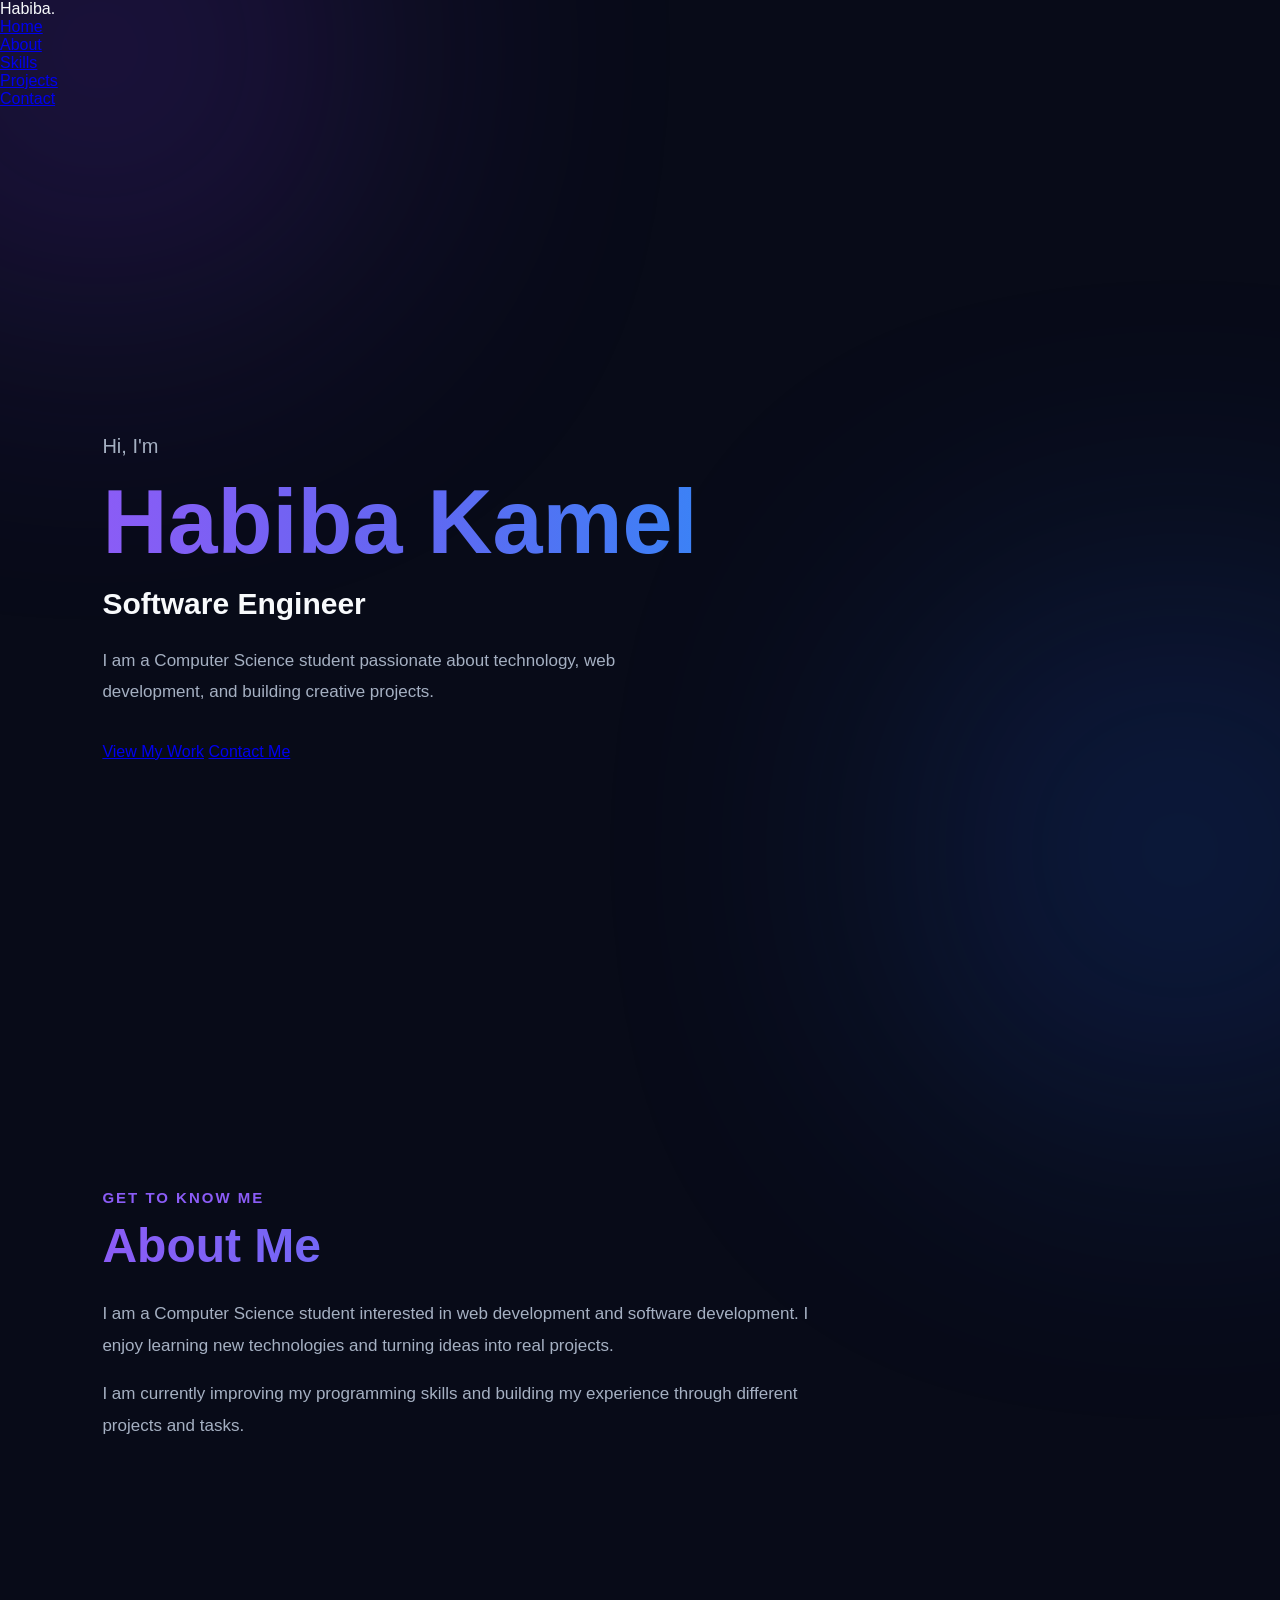
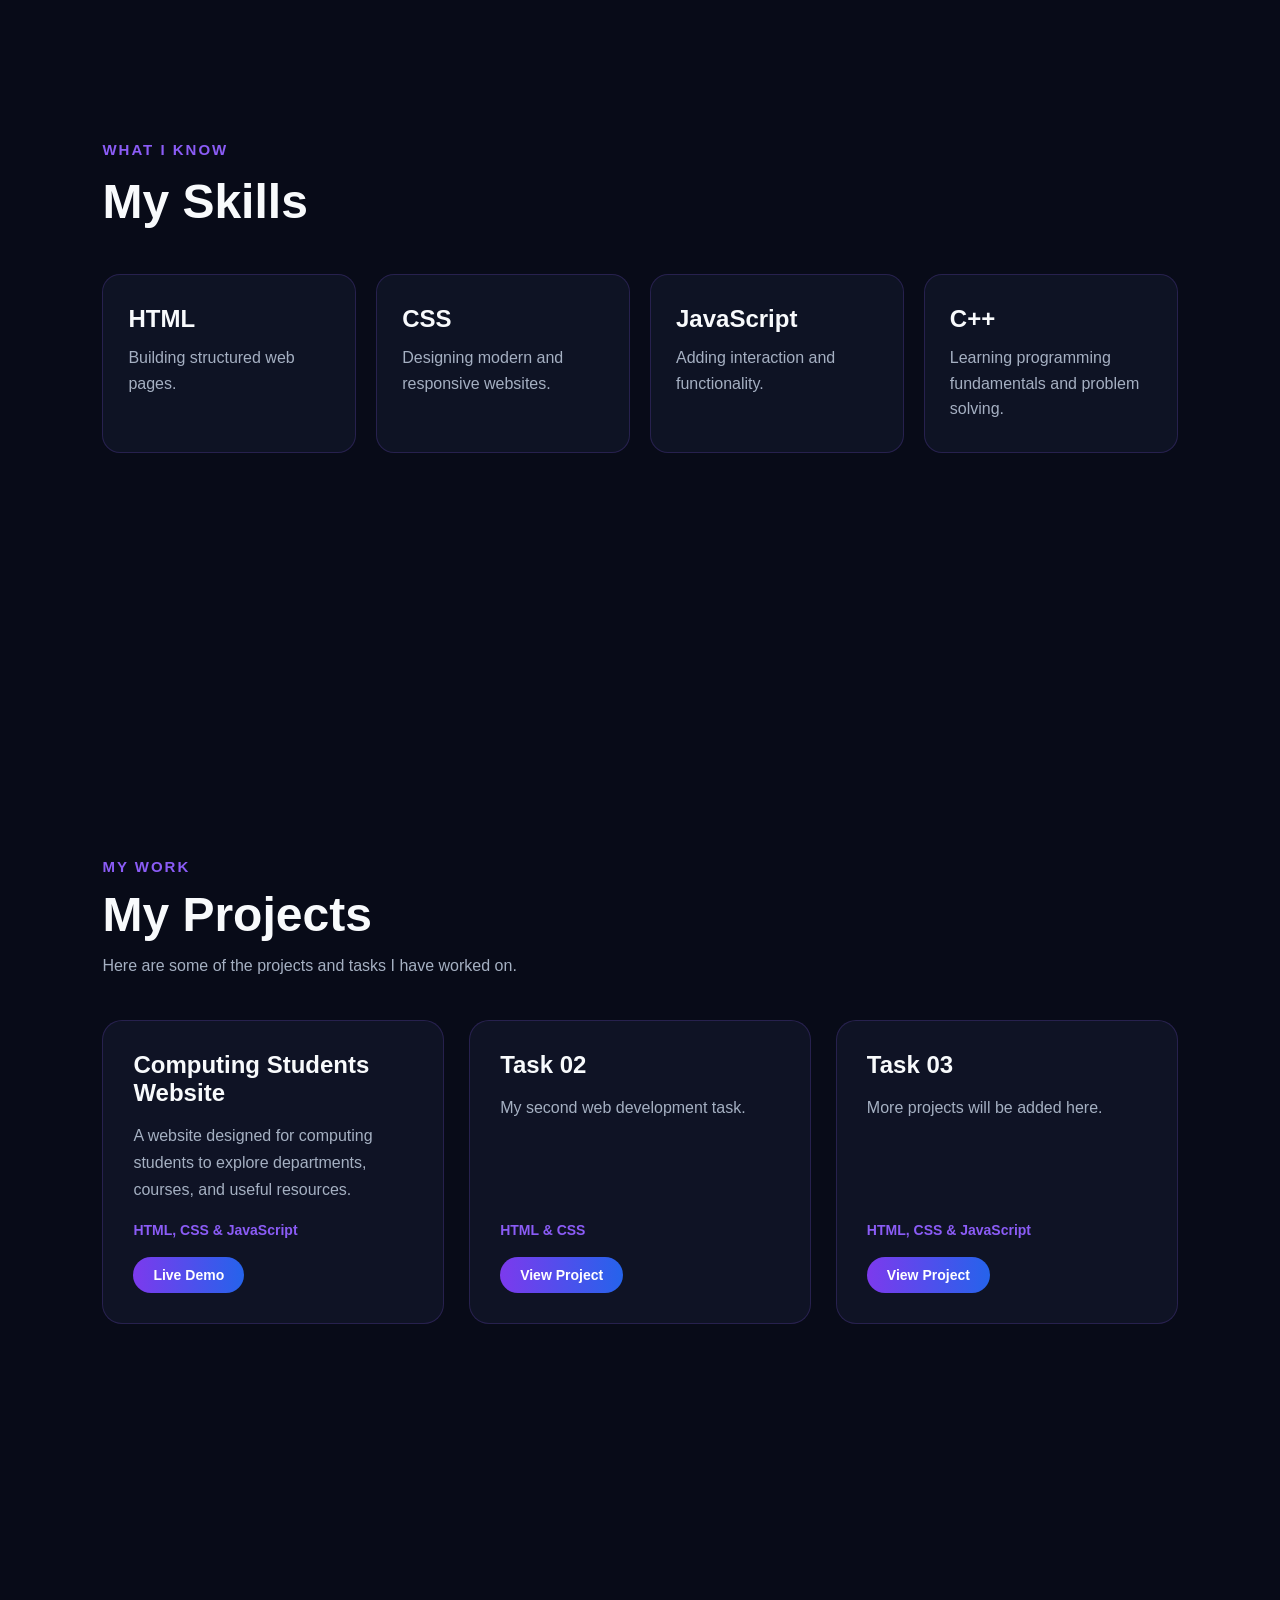
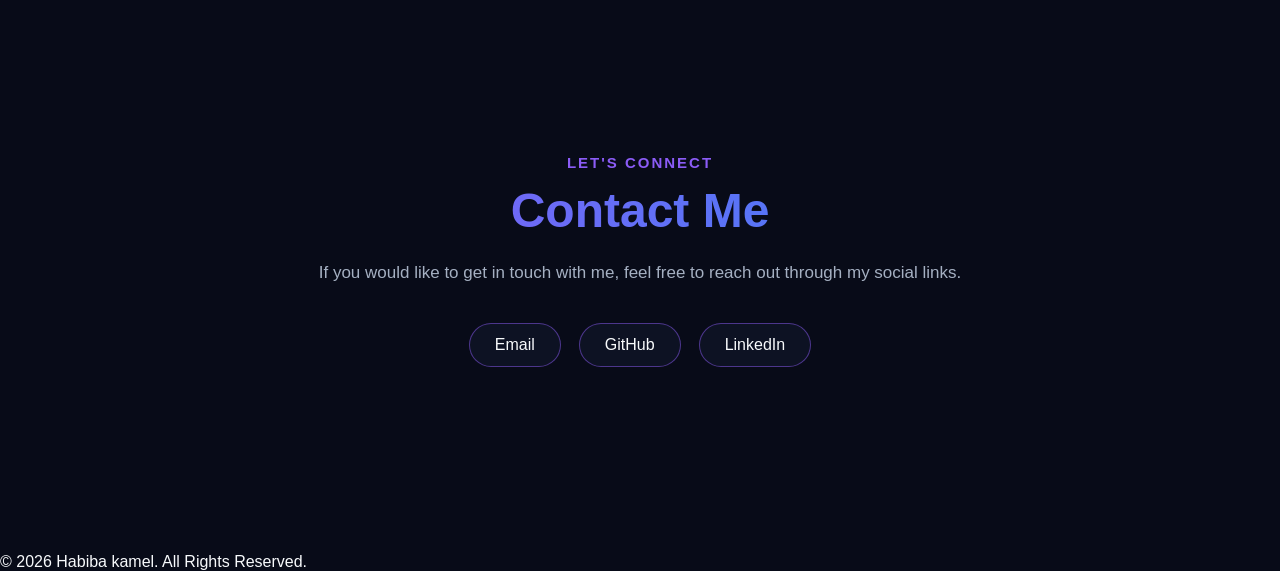
==== index.html @ b24ea963 "Add files via upload" ====
<!DOCTYPE html>
<html lang="en">
    <head>
        <link rel="stylesheet" href="style.css">
        <meta charset="UTF-8">
        <meta name="viewport" content="width=device-width, initial-scale=1.0">
<title>Habiba | Portfolio</title>
    </head>
<body>

    <!-- Navigation Bar -->
    <nav>
        <div class="logo">
            Habiba.
        </div>

        <ul>
            <li><a href="#home">Home</a></li>
            <li><a href="#about">About</a></li>
            <li><a href="#skills">Skills</a></li>
            <li><a href="#projects">Projects</a></li>
            <li><a href="#contact">Contact</a></li>
        </ul>
    </nav>


    <!-- Hero Section -->
    <section id="home">

        <div>
            <p>Hi, I'm</p>

            <h1>Habiba Kamel</h1>

            <h2>Software Engineer</h2>

            <p>
                I am a Computer Science student passionate about
                technology, web development, and building creative projects.
            </p>

            <a href="#projects">View My Work</a>

            <a href="#contact">Contact Me</a>
        </div>

    </section>
    <!-- About Section -->
<section id="about">

    <div>
        <p>Get To Know Me</p>

        <h2>About Me</h2>

        <p>
            I am a Computer Science student interested in web development
            and software development. I enjoy learning new technologies
            and turning ideas into real projects.
        </p>

        <p>
            I am currently improving my programming skills and building
            my experience through different projects and tasks.
        </p>
    </div>

</section>


<!-- Skills Section -->
<section id="skills">

    <div>
        <p>What I Know</p>

        <h2>My Skills</h2>

        <div>
            <div>
                <h3>HTML</h3>
                <p>Building structured web pages.</p>
            </div>

            <div>
                <h3>CSS</h3>
                <p>Designing modern and responsive websites.</p>
            </div>

            <div>
                <h3>JavaScript</h3>
                <p>Adding interaction and functionality.</p>
            </div>

            <div>
                <h3>C++</h3>
                <p>Learning programming fundamentals and problem solving.</p>
            </div>
        </div>

    </div>

</section>


<!-- Projects Section -->
<section id="projects">

    <div>
        <p>My Work</p>

        <h2>My Projects</h2>

        <p>
            Here are some of the projects and tasks I have worked on.
        </p>

        <div>

            <article>
    <h3>Computing Students Website</h3>

    <p>
        A website designed for computing students to explore
        departments, courses, and useful resources.
    </p>

    <p>HTML, CSS & JavaScript</p>

    <a href="https://habibaakamelll1212-commits.github.io/computer-students-website/" target="_blank">
        Live Demo
    </a>
</article>


            <article>
                <h3>Task 02</h3>

                <p>
                    My second web development task.
                </p>

                <p>HTML & CSS</p>

                <a href="#">View Project</a>
            </article>


            <article>
                <h3>Task 03</h3>

                <p>
                    More projects will be added here.
                </p>

                <p>HTML, CSS & JavaScript</p>

                <a href="#">View Project</a>
            </article>

        </div>

    </div>

</section>
<!-- Contact Section -->
<section id="contact">

    <div>
        <p>Let's Connect</p>

        <h2>Contact Me</h2>

        <p>
            If you would like to get in touch with me,
            feel free to reach out through my social links.
        </p>

        <div>
            <a href="mailto:your-email@example.com">Email</a>

            <a href="https://github.com/" target="_blank">GitHub</a>

            <a href="https://www.linkedin.com/" target="_blank">LinkedIn</a>
        </div>

    </div>

</section>

<footer>

    <p>
        © 2026 Habiba kamel. All Rights Reserved.
    </p>

</footer>

</body>
</html>
---- style.css ----
* {
    margin: 0;
    padding: 0;
    box-sizing: border-box;
}

html {
    scroll-behavior: smooth;
}

body {
    font-family: Arial, sans-serif;
    background: #080b18;
    color: #f8fafc;
    overflow-x: hidden;
}
body::before {
    content: "";
    position: fixed;
    width: 500px;
    height: 500px;
    background: #7c3aed;
    border-radius: 50%;
    filter: blur(150px);
    opacity: 0.25;
    top: -200px;
    left: -150px;
    animation: purpleGlow 8s ease-in-out infinite alternate;
    z-index: -1;
}

body::after {
    content: "";
    position: fixed;
    width: 500px;
    height: 500px;
    background: #2563eb;
    border-radius: 50%;
    filter: blur(150px);
    opacity: 0.25;
    bottom: -200px;
    right: -150px;
    animation: blueGlow 8s ease-in-out infinite alternate;
    z-index: -1;
}

@keyframes purpleGlow {
    from {
        transform: translate(0, 0);
    }

    to {
        transform: translate(250px, 180px);
    }
}

@keyframes blueGlow {
    from {
        transform: translate(0, 0);
    }

    to {
        transform: translate(-250px, -180px);
    }
}
/* Hero Section */

#home {
    min-height: 100vh;
    padding: 160px 8% 80px;
    display: flex;
    align-items: center;
    position: relative;
}

#home > div {
    max-width: 750px;
}

#home p:first-child {
    font-size: 20px;
    color: #a5b0c2;
    margin-bottom: 15px;
    animation: fadeUp 1s ease forwards;
}

#home h1 {
    font-size: clamp(50px, 8vw, 90px);
    line-height: 1.1;
    margin-bottom: 15px;

    background: linear-gradient(
        90deg,
        #8b5cf6,
        #6366f1,
        #3b82f6
    );

    -webkit-background-clip: text;
    -webkit-text-fill-color: transparent;

    animation: fadeUp 1s ease 0.2s forwards;
}

#home h2 {
    font-size: 30px;
    color: #f8fafc;
    margin-bottom: 25px;
    animation: fadeUp 1s ease 0.4s forwards;
}

#home p:nth-of-type(2) {
    max-width: 600px;
    color: #a5b0c2;
    font-size: 17px;
    line-height: 1.8;
    margin-bottom: 35px;
    animation: fadeUp 1s ease 0.6s forwards;
}
#about {
    min-height: 70vh;
    padding: 100px 8%;
    display: flex;
    align-items: center;
}

#about > div {
    max-width: 850px;
}

#about > div > p:first-child {
    color: #8b5cf6;
    font-size: 15px;
    font-weight: bold;
    margin-bottom: 12px;
    text-transform: uppercase;
    letter-spacing: 2px;
}

#about h2 {
    font-size: 48px;
    margin-bottom: 25px;
    background: linear-gradient(
        90deg,
        #8b5cf6,
        #3b82f6
    );
    -webkit-background-clip: text;
    -webkit-text-fill-color: transparent;
}

#about p:not(:first-child) {
    color: #a5b0c2;
    font-size: 17px;
    line-height: 1.9;
    margin-bottom: 15px;
    max-width: 750px;
}


#skills {
    min-height: 80vh;
    padding: 100px 8%;
}

#skills > div {
    max-width: 1200px;
    margin: auto;
}

#skills > div > p:first-child {
    color: #8b5cf6;
    font-size: 15px;
    font-weight: bold;
    text-transform: uppercase;
    letter-spacing: 2px;
    margin-bottom: 12px;
}

#skills h2 {
    font-size: 48px;
    margin-bottom: 45px;
}

#skills > div > div {
    display: grid;
    grid-template-columns: repeat(4, 1fr);
    gap: 20px;
}

#skills > div > div > div {
    background: rgba(17, 22, 41, 0.8);
    border: 1px solid rgba(139, 92, 246, 0.2);
    padding: 30px 25px;
    border-radius: 18px;
    transition: 0.3s;
}

#skills > div > div > div:hover {
    transform: translateY(-8px);
    border-color: #8b5cf6;
    box-shadow: 0 10px 35px rgba(99, 102, 241, 0.2);
}

#skills h3 {
    font-size: 24px;
    margin-bottom: 12px;
}

#skills p {
    color: #a5b0c2;
    line-height: 1.6;
}


#projects {
    min-height: 90vh;
    padding: 100px 8%;
}

#projects > div {
    max-width: 1200px;
    margin: auto;
}

#projects > div > p:first-child {
    color: #8b5cf6;
    font-size: 15px;
    font-weight: bold;
    text-transform: uppercase;
    letter-spacing: 2px;
    margin-bottom: 12px;
}

#projects h2 {
    font-size: 48px;
    margin-bottom: 15px;
}

#projects > div > p:nth-of-type(2) {
    color: #a5b0c2;
    margin-bottom: 45px;
}

#projects > div > div {
    display: grid;
    grid-template-columns: repeat(3, 1fr);
    gap: 25px;
}

#projects article {
    background: rgba(17, 22, 41, 0.85);
    border: 1px solid rgba(139, 92, 246, 0.2);
    padding: 30px;
    border-radius: 20px;
    min-height: 280px;
    display: flex;
    flex-direction: column;
    transition: 0.3s;
}

#projects article:hover {
    transform: translateY(-10px);
    border-color: #6366f1;
    box-shadow: 0 15px 40px rgba(99, 102, 241, 0.2);
}

#projects article h3 {
    font-size: 24px;
    margin-bottom: 15px;
}

#projects article p {
    color: #a5b0c2;
    line-height: 1.7;
    margin-bottom: 15px;
}

#projects article p:last-of-type {
    color: #8b5cf6;
    font-size: 14px;
    font-weight: bold;
    margin-top: auto;
}

#projects article a {
    display: inline-block;
    width: fit-content;
    padding: 10px 20px;
    background: linear-gradient(
        90deg,
        #7c3aed,
        #2563eb
    );
    color: white;
    text-decoration: none;
    border-radius: 25px;
    font-size: 14px;
    font-weight: bold;
    transition: 0.3s;
}

#projects article a:hover {
    transform: translateY(-3px);
    box-shadow: 0 0 20px rgba(99, 102, 241, 0.5);
}
#contact {
    min-height: 65vh;
    padding: 100px 8%;
    display: flex;
    align-items: center;
}

#contact > div {
    width: 100%;
    max-width: 900px;
    margin: auto;
    text-align: center;
}

#contact > div > p:first-child {
    color: #8b5cf6;
    font-size: 15px;
    font-weight: bold;
    text-transform: uppercase;
    letter-spacing: 2px;
    margin-bottom: 12px;
}

#contact h2 {
    font-size: 48px;
    margin-bottom: 20px;
    background: linear-gradient(
        90deg,
        #8b5cf6,
        #3b82f6
    );
    -webkit-background-clip: text;
    -webkit-text-fill-color: transparent;
}

#contact > div > p:nth-of-type(2) {
    color: #a5b0c2;
    font-size: 17px;
    line-height: 1.8;
    max-width: 650px;
    margin: 0 auto 35px;
}

#contact > div > div {
    display: flex;
    justify-content: center;
    gap: 18px;
    flex-wrap: wrap;
}

#contact a {
    display: inline-block;
    padding: 12px 25px;
    border: 1px solid rgba(139, 92, 246, 0.5);
    border-radius: 30px;
    color: #f8fafc;
    text-decoration: none;
    background: rgba(17, 22, 41, 0.7);
    transition: 0.3s;
}

#contact a:hover {
    transform: translateY(-5px);
    border-color: #8b5cf6;
    background: linear-gradient(
        90deg,
        #7c3aed,
        #2563eb
    );
    box-shadow: 0 0 25px rgba(99, 102, 241, 0.4);
}
@media (max-width: 900px) {

    nav {
        padding: 20px 5%;
    }

    nav ul {
        gap: 20px;
    }

    #home,
    #about,
    #skills,
    #projects,
    #contact {
        padding-left: 5%;
        padding-right: 5%;
    }

    #skills > div > div {
        grid-template-columns: repeat(2, 1fr);
    }

    #projects > div > div {
        grid-template-columns: repeat(2, 1fr);
    }

}@media (max-width: 600px) {

    nav {
        padding: 18px 5%;
    }

    .logo {
        font-size: 24px;
    }

    nav ul {
        gap: 12px;
    }

    nav ul li a {
        font-size: 13px;
    }

    #home {
        padding-top: 140px;
        min-height: 100vh;
    }

    #home h1 {
        font-size: 52px;
    }

    #home h2 {
        font-size: 23px;
    }

    #home p:nth-of-type(2) {
        font-size: 15px;
    }

    #home a {
        padding: 12px 20px;
        margin-bottom: 10px;
    }

    #about,
    #skills,
    #projects,
    #contact {
        padding-top: 80px;
        padding-bottom: 80px;
    }

    #about h2,
    #skills h2,
    #projects h2,
    #contact h2 {
        font-size: 38px;
    }

    #skills > div > div {
        grid-template-columns: 1fr;
    }

    #projects > div > div {
        grid-template-columns: 1fr;
    }

    #projects article {
        min-height: 250px;
    }

    #contact > div > p:nth-of-type(2) {
        font-size: 15px;
    }

}
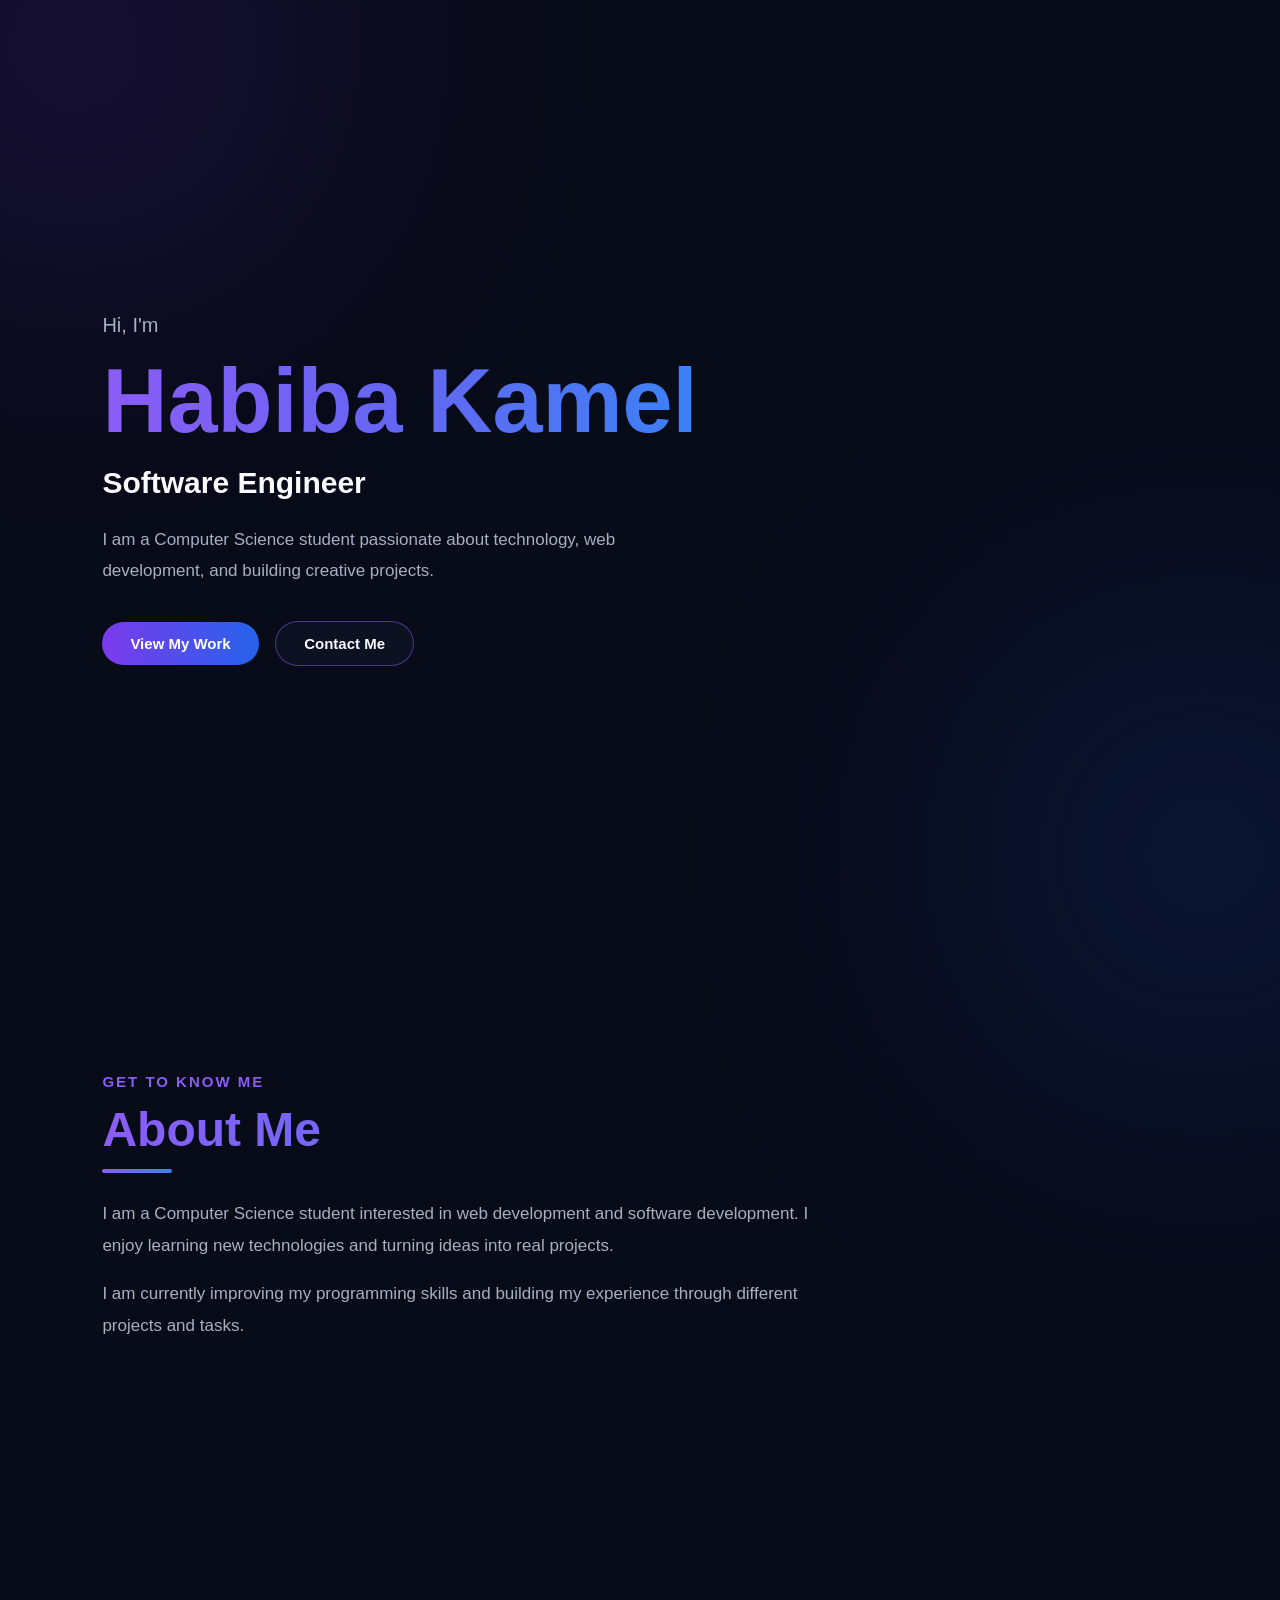
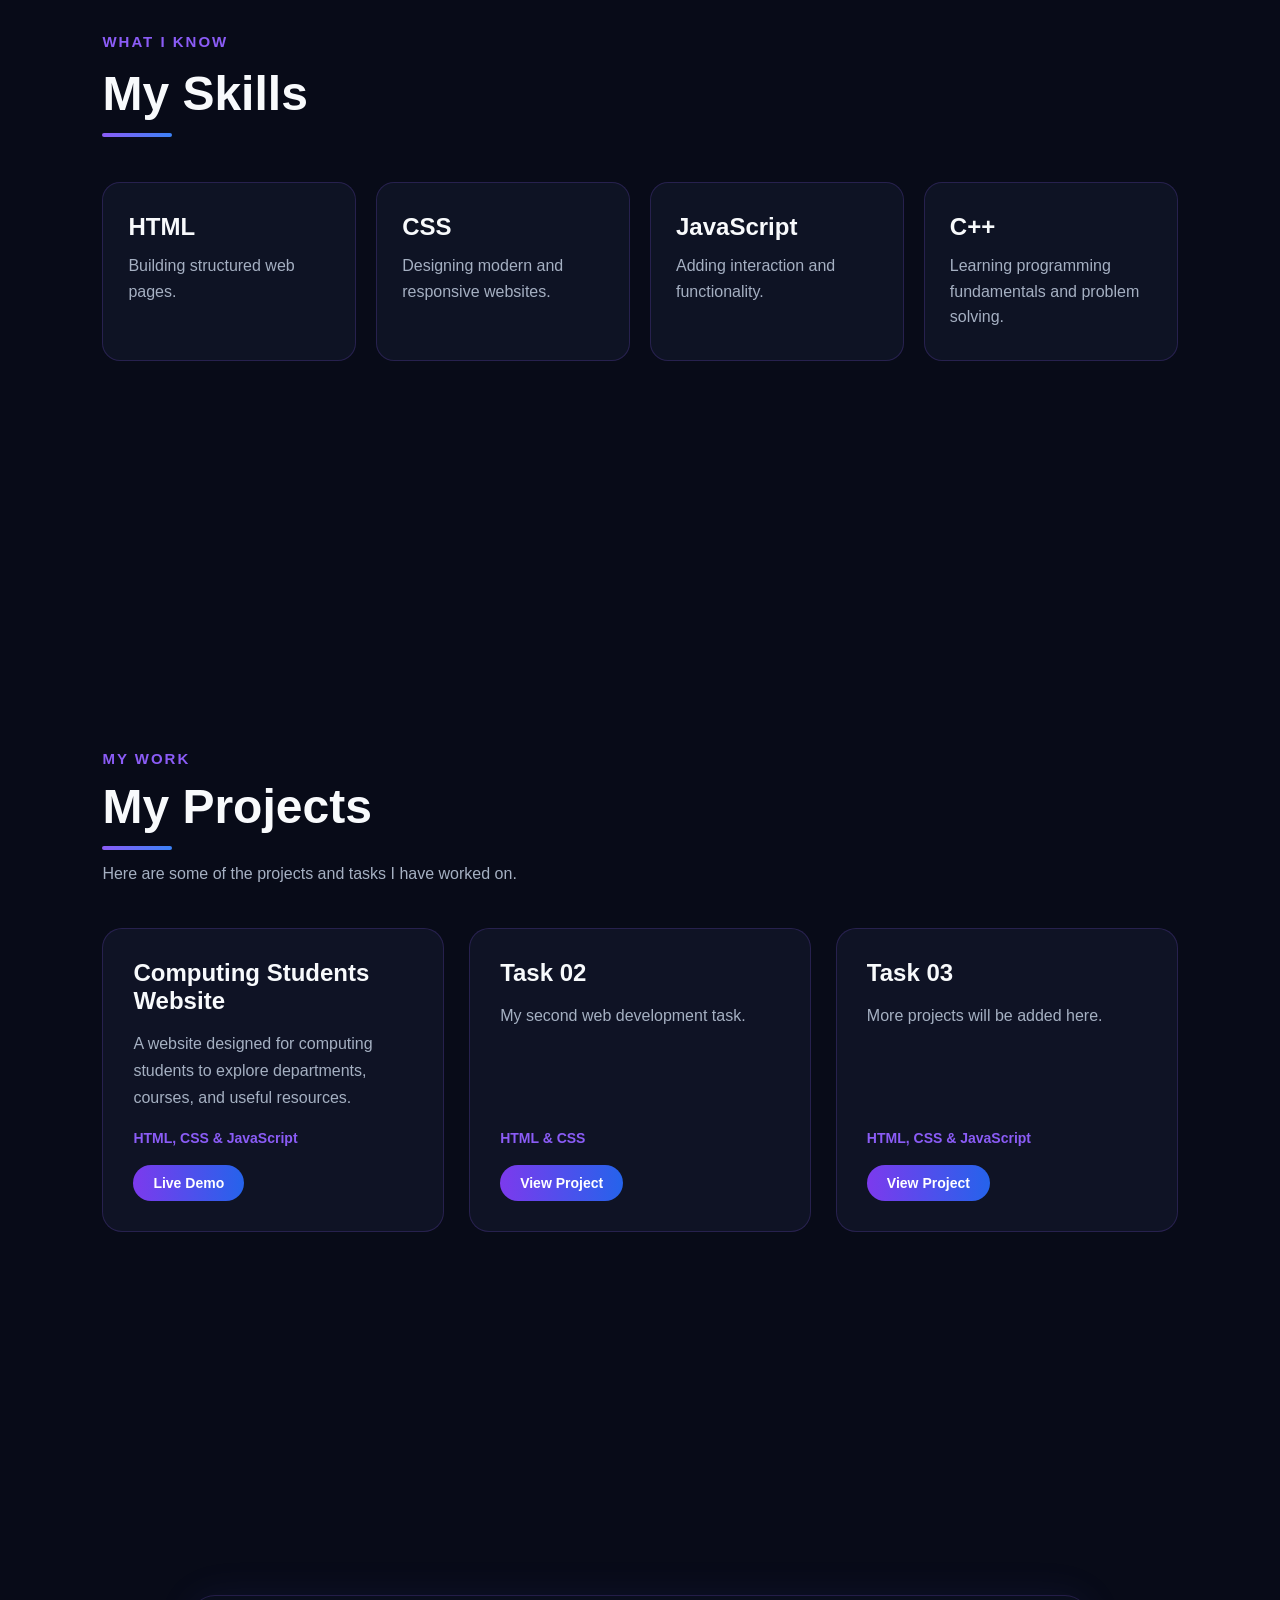
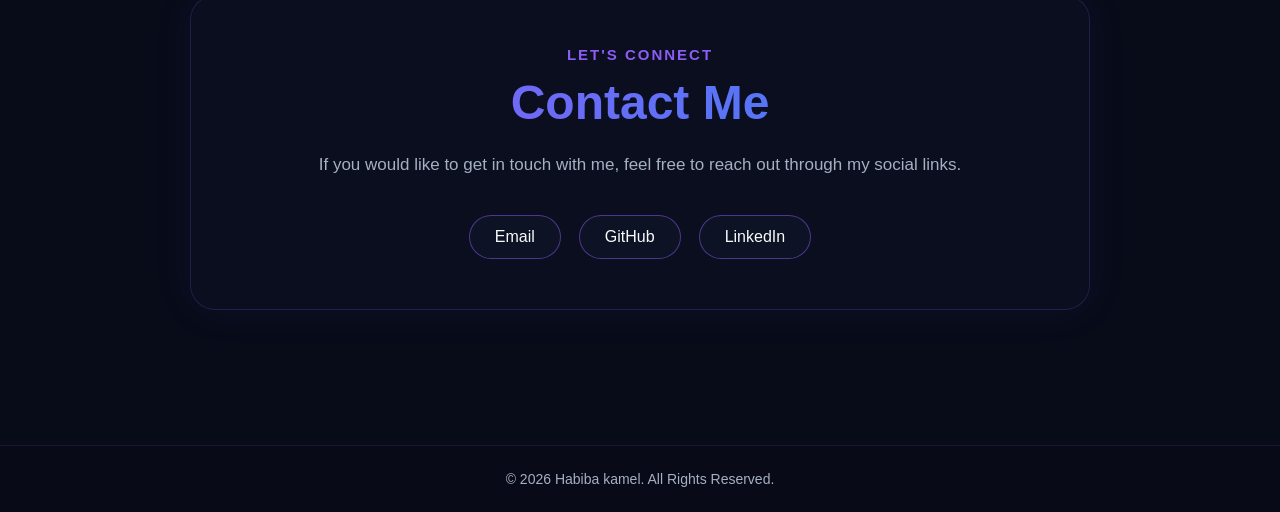
==== commit f3fa9167: "first version" ====
--- a/index.html
+++ b/index.html
@@ -1,200 +1,189 @@
-<!DOCTYPE html>
-<html lang="en">
-    <head>
-        <link rel="stylesheet" href="style.css">
-        <meta charset="UTF-8">
-        <meta name="viewport" content="width=device-width, initial-scale=1.0">
-<title>Habiba | Portfolio</title>
-    </head>
-<body>
-
-    <!-- Navigation Bar -->
-    <nav>
-        <div class="logo">
-            Habiba.
-        </div>
-
-        <ul>
-            <li><a href="#home">Home</a></li>
-            <li><a href="#about">About</a></li>
-            <li><a href="#skills">Skills</a></li>
-            <li><a href="#projects">Projects</a></li>
-            <li><a href="#contact">Contact</a></li>
-        </ul>
-    </nav>
-
-
-    <!-- Hero Section -->
-    <section id="home">
-
-        <div>
-            <p>Hi, I'm</p>
-
-            <h1>Habiba Kamel</h1>
-
-            <h2>Software Engineer</h2>
-
-            <p>
-                I am a Computer Science student passionate about
-                technology, web development, and building creative projects.
-            </p>
-
-            <a href="#projects">View My Work</a>
-
-            <a href="#contact">Contact Me</a>
-        </div>
-
-    </section>
-    <!-- About Section -->
-<section id="about">
-
-    <div>
-        <p>Get To Know Me</p>
-
-        <h2>About Me</h2>
-
-        <p>
-            I am a Computer Science student interested in web development
-            and software development. I enjoy learning new technologies
-            and turning ideas into real projects.
-        </p>
-
-        <p>
-            I am currently improving my programming skills and building
-            my experience through different projects and tasks.
-        </p>
-    </div>
-
-</section>
-
-
-<!-- Skills Section -->
-<section id="skills">
-
-    <div>
-        <p>What I Know</p>
-
-        <h2>My Skills</h2>
-
-        <div>
-            <div>
-                <h3>HTML</h3>
-                <p>Building structured web pages.</p>
-            </div>
-
-            <div>
-                <h3>CSS</h3>
-                <p>Designing modern and responsive websites.</p>
-            </div>
-
-            <div>
-                <h3>JavaScript</h3>
-                <p>Adding interaction and functionality.</p>
-            </div>
-
-            <div>
-                <h3>C++</h3>
-                <p>Learning programming fundamentals and problem solving.</p>
-            </div>
-        </div>
-
-    </div>
-
-</section>
-
-
-<!-- Projects Section -->
-<section id="projects">
-
-    <div>
-        <p>My Work</p>
-
-        <h2>My Projects</h2>
-
-        <p>
-            Here are some of the projects and tasks I have worked on.
-        </p>
-
-        <div>
-
-            <article>
-    <h3>Computing Students Website</h3>
-
-    <p>
-        A website designed for computing students to explore
-        departments, courses, and useful resources.
-    </p>
-
-    <p>HTML, CSS & JavaScript</p>
-
-    <a href="https://habibaakamelll1212-commits.github.io/computer-students-website/" target="_blank">
-        Live Demo
-    </a>
-</article>
-
-
-            <article>
-                <h3>Task 02</h3>
-
-                <p>
-                    My second web development task.
-                </p>
-
-                <p>HTML & CSS</p>
-
-                <a href="#">View Project</a>
-            </article>
-
-
-            <article>
-                <h3>Task 03</h3>
-
-                <p>
-                    More projects will be added here.
-                </p>
-
-                <p>HTML, CSS & JavaScript</p>
-
-                <a href="#">View Project</a>
-            </article>
-
-        </div>
-
-    </div>
-
-</section>
-<!-- Contact Section -->
-<section id="contact">
-
-    <div>
-        <p>Let's Connect</p>
-
-        <h2>Contact Me</h2>
-
-        <p>
-            If you would like to get in touch with me,
-            feel free to reach out through my social links.
-        </p>
-
-        <div>
-            <a href="mailto:your-email@example.com">Email</a>
-
-            <a href="https://github.com/" target="_blank">GitHub</a>
-
-            <a href="https://www.linkedin.com/" target="_blank">LinkedIn</a>
-        </div>
-
-    </div>
-
-</section>
-
-<footer>
-
-    <p>
-        © 2026 Habiba kamel. All Rights Reserved.
-    </p>
-
-</footer>
-
-</body>
+<!DOCTYPE html>
+<html lang="en">
+    <head>
+        <link rel="stylesheet" href="style.css">
+        <meta charset="UTF-8">
+        <meta name="viewport" content="width=device-width, initial-scale=1.0">
+<title>Habiba | Portfolio</title>
+    </head>
+<body>
+
+
+
+
+
+
+    <!-- Hero Section -->
+    <section id="home">
+
+        <div>
+            <p>Hi, I'm</p>
+
+            <h1>Habiba Kamel</h1>
+
+            <h2>Software Engineer</h2>
+
+            <p>
+                I am a Computer Science student passionate about
+                technology, web development, and building creative projects.
+            </p>
+
+            <a href="#projects">View My Work</a>
+
+            <a href="#contact">Contact Me</a>
+        </div>
+
+    </section>
+    <!-- About Section -->
+<section id="about">
+
+    <div>
+        <p>Get To Know Me</p>
+
+        <h2>About Me</h2>
+
+        <p>
+            I am a Computer Science student interested in web development
+            and software development. I enjoy learning new technologies
+            and turning ideas into real projects.
+        </p>
+
+        <p>
+            I am currently improving my programming skills and building
+            my experience through different projects and tasks.
+        </p>
+    </div>
+
+</section>
+
+
+<!-- Skills Section -->
+<section id="skills">
+
+    <div>
+        <p>What I Know</p>
+
+        <h2>My Skills</h2>
+
+        <div>
+            <div>
+                <h3>HTML</h3>
+                <p>Building structured web pages.</p>
+            </div>
+
+            <div>
+                <h3>CSS</h3>
+                <p>Designing modern and responsive websites.</p>
+            </div>
+
+            <div>
+                <h3>JavaScript</h3>
+                <p>Adding interaction and functionality.</p>
+            </div>
+
+            <div>
+                <h3>C++</h3>
+                <p>Learning programming fundamentals and problem solving.</p>
+            </div>
+        </div>
+
+    </div>
+
+</section>
+
+
+<!-- Projects Section -->
+<section id="projects">
+
+    <div>
+        <p>My Work</p>
+
+        <h2>My Projects</h2>
+
+        <p>
+            Here are some of the projects and tasks I have worked on.
+        </p>
+
+        <div>
+<article>
+                <h3>Computing Students Website</h3>
+
+                <p>
+                    A website designed for computing students to explore
+                    departments, courses, and useful resources.
+                </p>
+
+                <p>HTML, CSS & JavaScript</p>
+
+                <a href="https://habibaakamelll1212-commits.github.io/computer-students-website/" target="_blank">
+                    Live Demo
+                </a>
+            </article>
+        
+
+
+            <article>
+                <h3>Task 02</h3>
+
+                <p>
+                    My second web development task.
+                </p>
+
+                <p>HTML & CSS</p>
+
+                <a href="#">View Project</a>
+            </article>
+
+
+            <article>
+                <h3>Task 03</h3>
+
+                <p>
+                    More projects will be added here.
+                </p>
+
+                <p>HTML, CSS & JavaScript</p>
+
+                <a href="#">View Project</a>
+            </article>
+
+        </div>
+
+    </div>
+
+</section>
+<!-- Contact Section -->
+<section id="contact">
+
+    <div>
+        <p>Let's Connect</p>
+
+        <h2>Contact Me</h2>
+
+        <p>
+            If you would like to get in touch with me,
+            feel free to reach out through my social links.
+        </p>
+
+        <div>
+            <a href="mailto:your-email@example.com">Email</a>
+
+            <a href="https://github.com/" target="_blank">GitHub</a>
+
+            <a href="https://www.linkedin.com/" target="_blank">LinkedIn</a>
+        </div>
+
+    </div>
+
+</section>
+
+<footer>
+
+    <p>
+        © 2026 Habiba kamel. All Rights Reserved.
+    </p>
+
+</footer>
+
+</body>
 </html>
--- a/style.css
+++ b/style.css
@@ -1,476 +1,667 @@
-* {
-    margin: 0;
-    padding: 0;
-    box-sizing: border-box;
-}
-
-html {
-    scroll-behavior: smooth;
-}
-
-body {
-    font-family: Arial, sans-serif;
-    background: #080b18;
-    color: #f8fafc;
-    overflow-x: hidden;
-}
-body::before {
-    content: "";
-    position: fixed;
-    width: 500px;
-    height: 500px;
-    background: #7c3aed;
-    border-radius: 50%;
-    filter: blur(150px);
-    opacity: 0.25;
-    top: -200px;
-    left: -150px;
-    animation: purpleGlow 8s ease-in-out infinite alternate;
-    z-index: -1;
-}
-
-body::after {
-    content: "";
-    position: fixed;
-    width: 500px;
-    height: 500px;
-    background: #2563eb;
-    border-radius: 50%;
-    filter: blur(150px);
-    opacity: 0.25;
-    bottom: -200px;
-    right: -150px;
-    animation: blueGlow 8s ease-in-out infinite alternate;
-    z-index: -1;
-}
-
-@keyframes purpleGlow {
-    from {
-        transform: translate(0, 0);
-    }
-
-    to {
-        transform: translate(250px, 180px);
-    }
-}
-
-@keyframes blueGlow {
-    from {
-        transform: translate(0, 0);
-    }
-
-    to {
-        transform: translate(-250px, -180px);
-    }
-}
-/* Hero Section */
-
-#home {
-    min-height: 100vh;
-    padding: 160px 8% 80px;
-    display: flex;
-    align-items: center;
-    position: relative;
-}
-
-#home > div {
-    max-width: 750px;
-}
-
-#home p:first-child {
-    font-size: 20px;
-    color: #a5b0c2;
-    margin-bottom: 15px;
-    animation: fadeUp 1s ease forwards;
-}
-
-#home h1 {
-    font-size: clamp(50px, 8vw, 90px);
-    line-height: 1.1;
-    margin-bottom: 15px;
-
-    background: linear-gradient(
-        90deg,
-        #8b5cf6,
-        #6366f1,
-        #3b82f6
-    );
-
-    -webkit-background-clip: text;
-    -webkit-text-fill-color: transparent;
-
-    animation: fadeUp 1s ease 0.2s forwards;
-}
-
-#home h2 {
-    font-size: 30px;
-    color: #f8fafc;
-    margin-bottom: 25px;
-    animation: fadeUp 1s ease 0.4s forwards;
-}
-
-#home p:nth-of-type(2) {
-    max-width: 600px;
-    color: #a5b0c2;
-    font-size: 17px;
-    line-height: 1.8;
-    margin-bottom: 35px;
-    animation: fadeUp 1s ease 0.6s forwards;
-}
-#about {
-    min-height: 70vh;
-    padding: 100px 8%;
-    display: flex;
-    align-items: center;
-}
-
-#about > div {
-    max-width: 850px;
-}
-
-#about > div > p:first-child {
-    color: #8b5cf6;
-    font-size: 15px;
-    font-weight: bold;
-    margin-bottom: 12px;
-    text-transform: uppercase;
-    letter-spacing: 2px;
-}
-
-#about h2 {
-    font-size: 48px;
-    margin-bottom: 25px;
-    background: linear-gradient(
-        90deg,
-        #8b5cf6,
-        #3b82f6
-    );
-    -webkit-background-clip: text;
-    -webkit-text-fill-color: transparent;
-}
-
-#about p:not(:first-child) {
-    color: #a5b0c2;
-    font-size: 17px;
-    line-height: 1.9;
-    margin-bottom: 15px;
-    max-width: 750px;
-}
-
-
-#skills {
-    min-height: 80vh;
-    padding: 100px 8%;
-}
-
-#skills > div {
-    max-width: 1200px;
-    margin: auto;
-}
-
-#skills > div > p:first-child {
-    color: #8b5cf6;
-    font-size: 15px;
-    font-weight: bold;
-    text-transform: uppercase;
-    letter-spacing: 2px;
-    margin-bottom: 12px;
-}
-
-#skills h2 {
-    font-size: 48px;
-    margin-bottom: 45px;
-}
-
-#skills > div > div {
-    display: grid;
-    grid-template-columns: repeat(4, 1fr);
-    gap: 20px;
-}
-
-#skills > div > div > div {
-    background: rgba(17, 22, 41, 0.8);
-    border: 1px solid rgba(139, 92, 246, 0.2);
-    padding: 30px 25px;
-    border-radius: 18px;
-    transition: 0.3s;
-}
-
-#skills > div > div > div:hover {
-    transform: translateY(-8px);
-    border-color: #8b5cf6;
-    box-shadow: 0 10px 35px rgba(99, 102, 241, 0.2);
-}
-
-#skills h3 {
-    font-size: 24px;
-    margin-bottom: 12px;
-}
-
-#skills p {
-    color: #a5b0c2;
-    line-height: 1.6;
-}
-
-
-#projects {
-    min-height: 90vh;
-    padding: 100px 8%;
-}
-
-#projects > div {
-    max-width: 1200px;
-    margin: auto;
-}
-
-#projects > div > p:first-child {
-    color: #8b5cf6;
-    font-size: 15px;
-    font-weight: bold;
-    text-transform: uppercase;
-    letter-spacing: 2px;
-    margin-bottom: 12px;
-}
-
-#projects h2 {
-    font-size: 48px;
-    margin-bottom: 15px;
-}
-
-#projects > div > p:nth-of-type(2) {
-    color: #a5b0c2;
-    margin-bottom: 45px;
-}
-
-#projects > div > div {
-    display: grid;
-    grid-template-columns: repeat(3, 1fr);
-    gap: 25px;
-}
-
-#projects article {
-    background: rgba(17, 22, 41, 0.85);
-    border: 1px solid rgba(139, 92, 246, 0.2);
-    padding: 30px;
-    border-radius: 20px;
-    min-height: 280px;
-    display: flex;
-    flex-direction: column;
-    transition: 0.3s;
-}
-
-#projects article:hover {
-    transform: translateY(-10px);
-    border-color: #6366f1;
-    box-shadow: 0 15px 40px rgba(99, 102, 241, 0.2);
-}
-
-#projects article h3 {
-    font-size: 24px;
-    margin-bottom: 15px;
-}
-
-#projects article p {
-    color: #a5b0c2;
-    line-height: 1.7;
-    margin-bottom: 15px;
-}
-
-#projects article p:last-of-type {
-    color: #8b5cf6;
-    font-size: 14px;
-    font-weight: bold;
-    margin-top: auto;
-}
-
-#projects article a {
-    display: inline-block;
-    width: fit-content;
-    padding: 10px 20px;
-    background: linear-gradient(
-        90deg,
-        #7c3aed,
-        #2563eb
-    );
-    color: white;
-    text-decoration: none;
-    border-radius: 25px;
-    font-size: 14px;
-    font-weight: bold;
-    transition: 0.3s;
-}
-
-#projects article a:hover {
-    transform: translateY(-3px);
-    box-shadow: 0 0 20px rgba(99, 102, 241, 0.5);
-}
-#contact {
-    min-height: 65vh;
-    padding: 100px 8%;
-    display: flex;
-    align-items: center;
-}
-
-#contact > div {
-    width: 100%;
-    max-width: 900px;
-    margin: auto;
-    text-align: center;
-}
-
-#contact > div > p:first-child {
-    color: #8b5cf6;
-    font-size: 15px;
-    font-weight: bold;
-    text-transform: uppercase;
-    letter-spacing: 2px;
-    margin-bottom: 12px;
-}
-
-#contact h2 {
-    font-size: 48px;
-    margin-bottom: 20px;
-    background: linear-gradient(
-        90deg,
-        #8b5cf6,
-        #3b82f6
-    );
-    -webkit-background-clip: text;
-    -webkit-text-fill-color: transparent;
-}
-
-#contact > div > p:nth-of-type(2) {
-    color: #a5b0c2;
-    font-size: 17px;
-    line-height: 1.8;
-    max-width: 650px;
-    margin: 0 auto 35px;
-}
-
-#contact > div > div {
-    display: flex;
-    justify-content: center;
-    gap: 18px;
-    flex-wrap: wrap;
-}
-
-#contact a {
-    display: inline-block;
-    padding: 12px 25px;
-    border: 1px solid rgba(139, 92, 246, 0.5);
-    border-radius: 30px;
-    color: #f8fafc;
-    text-decoration: none;
-    background: rgba(17, 22, 41, 0.7);
-    transition: 0.3s;
-}
-
-#contact a:hover {
-    transform: translateY(-5px);
-    border-color: #8b5cf6;
-    background: linear-gradient(
-        90deg,
-        #7c3aed,
-        #2563eb
-    );
-    box-shadow: 0 0 25px rgba(99, 102, 241, 0.4);
-}
-@media (max-width: 900px) {
-
-    nav {
-        padding: 20px 5%;
-    }
-
-    nav ul {
-        gap: 20px;
-    }
-
-    #home,
-    #about,
-    #skills,
-    #projects,
-    #contact {
-        padding-left: 5%;
-        padding-right: 5%;
-    }
-
-    #skills > div > div {
-        grid-template-columns: repeat(2, 1fr);
-    }
-
-    #projects > div > div {
-        grid-template-columns: repeat(2, 1fr);
-    }
-
-}@media (max-width: 600px) {
-
-    nav {
-        padding: 18px 5%;
-    }
-
-    .logo {
-        font-size: 24px;
-    }
-
-    nav ul {
-        gap: 12px;
-    }
-
-    nav ul li a {
-        font-size: 13px;
-    }
-
-    #home {
-        padding-top: 140px;
-        min-height: 100vh;
-    }
-
-    #home h1 {
-        font-size: 52px;
-    }
-
-    #home h2 {
-        font-size: 23px;
-    }
-
-    #home p:nth-of-type(2) {
-        font-size: 15px;
-    }
-
-    #home a {
-        padding: 12px 20px;
-        margin-bottom: 10px;
-    }
-
-    #about,
-    #skills,
-    #projects,
-    #contact {
-        padding-top: 80px;
-        padding-bottom: 80px;
-    }
-
-    #about h2,
-    #skills h2,
-    #projects h2,
-    #contact h2 {
-        font-size: 38px;
-    }
-
-    #skills > div > div {
-        grid-template-columns: 1fr;
-    }
-
-    #projects > div > div {
-        grid-template-columns: 1fr;
-    }
-
-    #projects article {
-        min-height: 250px;
-    }
-
-    #contact > div > p:nth-of-type(2) {
-        font-size: 15px;
-    }
-
+* {
+    margin: 0;
+    padding: 0;
+    box-sizing: border-box;
+}
+
+html {
+    scroll-behavior: smooth;
+}
+
+body {
+    font-family: Arial, sans-serif;
+    background: #080b18;
+    color: #f8fafc;
+    overflow-x: hidden;
+}
+body::before {
+    content: "";
+    position: fixed;
+    width: 500px;
+    height: 500px;
+    background: #7c3aed;
+    border-radius: 50%;
+    filter: blur(150px);
+    opacity: 0.25;
+    top: -200px;
+    left: -150px;
+    animation: purpleGlow 8s ease-in-out infinite alternate;
+    z-index: -1;
+}
+
+body::after {
+    content: "";
+    position: fixed;
+    width: 500px;
+    height: 500px;
+    background: #2563eb;
+    border-radius: 50%;
+    filter: blur(150px);
+    opacity: 0.25;
+    bottom: -200px;
+    right: -150px;
+    animation: blueGlow 8s ease-in-out infinite alternate;
+    z-index: -1;
+}
+
+@keyframes purpleGlow {
+    from {
+        transform: translate(0, 0);
+    }
+
+    to {
+        transform: translate(250px, 180px);
+    }
+}
+
+@keyframes blueGlow {
+    from {
+        transform: translate(0, 0);
+    }
+
+    to {
+        transform: translate(-250px, -180px);
+    }
+}
+/* Hero Section */
+
+#home {
+    min-height: 100vh;
+    padding: 160px 8% 80px;
+    display: flex;
+    align-items: center;
+    position: relative;
+}
+
+#home > div {
+    max-width: 750px;
+}
+
+#home p:first-child {
+    font-size: 20px;
+    color: #a5b0c2;
+    margin-bottom: 15px;
+    animation: fadeUp 1s ease forwards;
+}
+
+#home h1 {
+    font-size: clamp(50px, 8vw, 90px);
+    line-height: 1.1;
+    margin-bottom: 15px;
+
+    background: linear-gradient(
+        90deg,
+        #8b5cf6,
+        #6366f1,
+        #3b82f6
+    );
+
+    -webkit-background-clip: text;
+    -webkit-text-fill-color: transparent;
+
+    animation: fadeUp 1s ease 0.2s forwards;
+}
+
+#home h2 {
+    font-size: 30px;
+    color: #f8fafc;
+    margin-bottom: 25px;
+    animation: fadeUp 1s ease 0.4s forwards;
+}
+
+#home p:nth-of-type(2) {
+    max-width: 600px;
+    color: #a5b0c2;
+    font-size: 17px;
+    line-height: 1.8;
+    margin-bottom: 35px;
+    animation: fadeUp 1s ease 0.6s forwards;
+}
+#home a {
+    display: inline-block;
+    padding: 13px 28px;
+    margin-right: 12px;
+    border-radius: 30px;
+    text-decoration: none;
+    font-weight: bold;
+    font-size: 15px;
+    transition: 0.3s;
+}
+
+#home a:first-of-type {
+    background: linear-gradient(
+        90deg,
+        #7c3aed,
+        #2563eb
+    );
+    color: white;
+}
+
+#home a:first-of-type:hover {
+    transform: translateY(-4px);
+    box-shadow: 0 0 25px rgba(99, 102, 241, 0.5);
+}
+
+#home a:last-of-type {
+    border: 1px solid rgba(139, 92, 246, 0.5);
+    color: #f8fafc;
+    background: rgba(17, 22, 41, 0.7);
+}
+
+#home a:last-of-type:hover {
+    transform: translateY(-4px);
+    border-color: #8b5cf6;
+}
+#about {
+    min-height: 70vh;
+    padding: 100px 8%;
+    display: flex;
+    align-items: center;
+}
+
+#about > div {
+    max-width: 850px;
+}
+#about h2 {
+    font-size: 48px;
+    margin-bottom: 25px;
+    background: linear-gradient(
+        90deg,
+        #8b5cf6,
+        #3b82f6
+    );
+    -webkit-background-clip: text;
+    -webkit-text-fill-color: transparent;
+}
+#about h2::after {
+    content: "";
+    display: block;
+    width: 70px;
+    height: 4px;
+    margin-top: 12px;
+    border-radius: 10px;
+    background: linear-gradient(
+        90deg,
+        #8b5cf6,
+        #3b82f6
+    );
+}
+
+#about > div > p:first-child {
+    color: #8b5cf6;
+    font-size: 15px;
+    font-weight: bold;
+    margin-bottom: 12px;
+    text-transform: uppercase;
+    letter-spacing: 2px;
+}
+
+#about h2 {
+    font-size: 48px;
+    margin-bottom: 25px;
+    background: linear-gradient(
+        90deg,
+        #8b5cf6,
+        #3b82f6
+    );
+    -webkit-background-clip: text;
+    -webkit-text-fill-color: transparent;
+}
+
+#about p:not(:first-child) {
+    color: #a5b0c2;
+    font-size: 17px;
+    line-height: 1.9;
+    margin-bottom: 15px;
+    max-width: 750px;
+}
+
+
+#skills {
+    min-height: 80vh;
+    padding: 100px 8%;
+}
+
+#skills > div {
+    max-width: 1200px;
+    margin: auto;
+}
+
+#skills > div > p:first-child {
+    color: #8b5cf6;
+    font-size: 15px;
+    font-weight: bold;
+    text-transform: uppercase;
+    letter-spacing: 2px;
+    margin-bottom: 12px;
+}
+
+#skills h2 {
+    font-size: 48px;
+    margin-bottom: 45px;
+}
+#skills h2::after {
+    content: "";
+    display: block;
+    width: 70px;
+    height: 4px;
+    margin-top: 12px;
+    border-radius: 10px;
+    background: linear-gradient(
+        90deg,
+        #8b5cf6,
+        #3b82f6
+    );
+}
+
+#skills > div > div {
+    display: grid;
+    grid-template-columns: repeat(4, 1fr);
+    gap: 20px;
+}
+
+#skills > div > div > div {
+    background: rgba(17, 22, 41, 0.8);
+    border: 1px solid rgba(139, 92, 246, 0.2);
+    padding: 30px 25px;
+    border-radius: 18px;
+    transition: 0.3s;
+}
+
+#skills > div > div > div:hover {
+    transform: translateY(-8px);
+    border-color: #8b5cf6;
+    box-shadow: 0 10px 35px rgba(99, 102, 241, 0.2);
+}
+
+#skills h3 {
+    font-size: 24px;
+    margin-bottom: 12px;
+}
+
+#skills p {
+    color: #a5b0c2;
+    line-height: 1.6;
+}
+
+
+#projects {
+    min-height: 90vh;
+    padding: 100px 8%;
+}
+
+#projects > div {
+    max-width: 1200px;
+    margin: auto;
+}
+
+#projects > div > p:first-child {
+    color: #8b5cf6;
+    font-size: 15px;
+    font-weight: bold;
+    text-transform: uppercase;
+    letter-spacing: 2px;
+    margin-bottom: 12px;
+}
+
+#projects h2 {
+    font-size: 48px;
+    margin-bottom: 15px;
+}
+#projects h2::after {
+    content: "";
+    display: block;
+    width: 70px;
+    height: 4px;
+    margin-top: 12px;
+    border-radius: 10px;
+    background: linear-gradient(
+        90deg,
+        #8b5cf6,
+        #3b82f6
+    );
+}
+
+#projects > div > p:nth-of-type(2) {
+    color: #a5b0c2;
+    margin-bottom: 45px;
+}
+
+#projects > div > div {
+    display: grid;
+    grid-template-columns: repeat(3, 1fr);
+    gap: 25px;
+}
+
+#projects article {
+    background: rgba(17, 22, 41, 0.85);
+    border: 1px solid rgba(139, 92, 246, 0.2);
+    padding: 30px;
+    border-radius: 20px;
+    min-height: 280px;
+    display: flex;
+    flex-direction: column;
+    transition: 0.3s;
+}
+#projects article::before {
+    content: "";
+    position: absolute;
+    width: 150px;
+    height: 150px;
+    background: #7c3aed;
+    border-radius: 50%;
+    filter: blur(80px);
+    opacity: 0;
+    top: -80px;
+    right: -80px;
+    transition: 0.4s;
+}
+
+#projects article:hover::before {
+    opacity: 0.25;
+}
+#projects article:hover {
+    transform: translateY(-10px);
+    border-color: #6366f1;
+    box-shadow: 0 15px 40px rgba(99, 102, 241, 0.2);
+    position: relative;
+overflow: hidden;
+}
+
+#projects article h3 {
+    font-size: 24px;
+    margin-bottom: 15px;
+}
+
+#projects article p {
+    color: #a5b0c2;
+    line-height: 1.7;
+    margin-bottom: 15px;
+}
+
+#projects article p:last-of-type {
+    color: #8b5cf6;
+    font-size: 14px;
+    font-weight: bold;
+    margin-top: auto;
+}
+
+#projects article a {
+    display: inline-block;
+    width: fit-content;
+    padding: 10px 20px;
+    background: linear-gradient(
+        90deg,
+        #7c3aed,
+        #2563eb
+    );
+    color: white;
+    text-decoration: none;
+    border-radius: 25px;
+    font-size: 14px;
+    font-weight: bold;
+    transition: 0.3s;
+}
+
+#projects article a:hover {
+    transform: translateY(-3px);
+    box-shadow: 0 0 20px rgba(99, 102, 241, 0.5);
+}
+#contact {
+    min-height: 65vh;
+    padding: 100px 8%;
+    display: flex;
+    align-items: center;
+}
+
+#contact > div {
+    width: 100%;
+    max-width: 900px;
+    margin: auto;
+    text-align: center;
+    padding: 50px;
+    border: 1px solid rgba(139, 92, 246, 0.2);
+    border-radius: 25px;
+    background: rgba(17, 22, 41, 0.4);
+    box-shadow: 0 0 40px rgba(99, 102, 241, 0.08);
+}
+
+#contact > div > p:first-child {
+    color: #8b5cf6;
+    font-size: 15px;
+    font-weight: bold;
+    text-transform: uppercase;
+    letter-spacing: 2px;
+    margin-bottom: 12px;
+}
+
+#contact h2 {
+    font-size: 48px;
+    margin-bottom: 20px;
+    background: linear-gradient(
+        90deg,
+        #8b5cf6,
+        #3b82f6
+    );
+    -webkit-background-clip: text;
+    -webkit-text-fill-color: transparent;
+}
+
+#contact > div > p:nth-of-type(2) {
+    color: #a5b0c2;
+    font-size: 17px;
+    line-height: 1.8;
+    max-width: 650px;
+    margin: 0 auto 35px;
+}
+
+#contact > div > div {
+    display: flex;
+    justify-content: center;
+    gap: 18px;
+    flex-wrap: wrap;
+}
+
+#contact a {
+    display: inline-block;
+    padding: 12px 25px;
+    border: 1px solid rgba(139, 92, 246, 0.5);
+    border-radius: 30px;
+    color: #f8fafc;
+    text-decoration: none;
+    background: rgba(17, 22, 41, 0.7);
+    transition: 0.3s;
+}
+
+#contact a:hover {
+    transform: translateY(-5px);
+    border-color: #8b5cf6;
+    background: linear-gradient(
+        90deg,
+        #7c3aed,
+        #2563eb
+    );
+    box-shadow: 0 0 25px rgba(99, 102, 241, 0.4);
+}
+@media (max-width: 900px) {
+
+    nav {
+        padding: 20px 5%;
+    }
+
+    nav ul {
+        gap: 20px;
+    }
+
+    #home,
+    #about,
+    #skills,
+    #projects,
+    #contact {
+        padding-left: 5%;
+        padding-right: 5%;
+    }
+
+    #skills > div > div {
+        grid-template-columns: repeat(2, 1fr);
+    }
+
+    #projects > div > div {
+        grid-template-columns: repeat(2, 1fr);
+    }
+
+}@media (max-width: 600px) {
+
+    nav {
+        padding: 18px 5%;
+    }
+
+    .logo {
+        font-size: 24px;
+    }
+
+    nav ul {
+        gap: 12px;
+    }
+
+    nav ul li a {
+        font-size: 13px;
+    }
+
+    #home {
+        padding-top: 140px;
+        min-height: 100vh;
+    }
+
+    #home h1 {
+        font-size: 52px;
+    }
+
+    #home h2 {
+        font-size: 23px;
+    }
+
+    #home p:nth-of-type(2) {
+        font-size: 15px;
+    }
+
+    #home a {
+        padding: 12px 20px;
+        margin-bottom: 10px;
+    }
+
+    #about,
+    #skills,
+    #projects,
+    #contact {
+        padding-top: 80px;
+        padding-bottom: 80px;
+    }
+
+    #about h2,
+    #skills h2,
+    #projects h2,
+    #contact h2 {
+        font-size: 38px;
+    }
+
+    #skills > div > div {
+        grid-template-columns: 1fr;
+    }
+
+    #projects > div > div {
+        grid-template-columns: 1fr;
+    }
+
+    #projects article {
+        min-height: 250px;
+    }
+
+    #contact > div > p:nth-of-type(2) {
+        font-size: 15px;
+    }
+
+}body::before {
+    content: "";
+    position: fixed;
+    width: 450px;
+    height: 450px;
+    background: #7c3aed;
+    border-radius: 50%;
+    filter: blur(140px);
+    opacity: 0.2;
+    top: -180px;
+    left: -150px;
+    animation: purpleGlow 10s ease-in-out infinite alternate;
+    z-index: -1;
+    pointer-events: none;
+}
+
+body::after {
+    content: "";
+    position: fixed;
+    width: 450px;
+    height: 450px;
+    background: #2563eb;
+    border-radius: 50%;
+    filter: blur(140px);
+    opacity: 0.2;
+    bottom: -180px;
+    right: -150px;
+    animation: blueGlow 10s ease-in-out infinite alternate;
+    z-index: -1;
+    pointer-events: none;
+}
+
+@keyframes purpleGlow {
+    0% {
+        transform: translate(0, 0);
+    }
+
+    50% {
+        transform: translate(180px, 120px);
+    }
+
+    100% {
+        transform: translate(80px, 250px);
+    }
+}
+
+@keyframes blueGlow {
+    0% {
+        transform: translate(0, 0);
+    }
+
+    50% {
+        transform: translate(-180px, -120px);
+    }
+
+    100% {
+        transform: translate(-80px, -250px);
+    }
+}#about > div,
+#skills > div,
+#projects > div,
+#contact > div {
+    animation: sectionAppear 1s ease both;
+}
+
+@keyframes sectionAppear {
+    from {
+        opacity: 0;
+        transform: translateY(30px);
+    }
+
+    to {
+        opacity: 1;
+        transform: translateY(0);
+    }
+}
+footer {
+    padding: 25px 8%;
+    text-align: center;
+    border-top: 1px solid rgba(139, 92, 246, 0.15);
+    color: #a5b0c2;
+    font-size: 14px;
+    background: rgba(8, 11, 24, 0.5);
 }
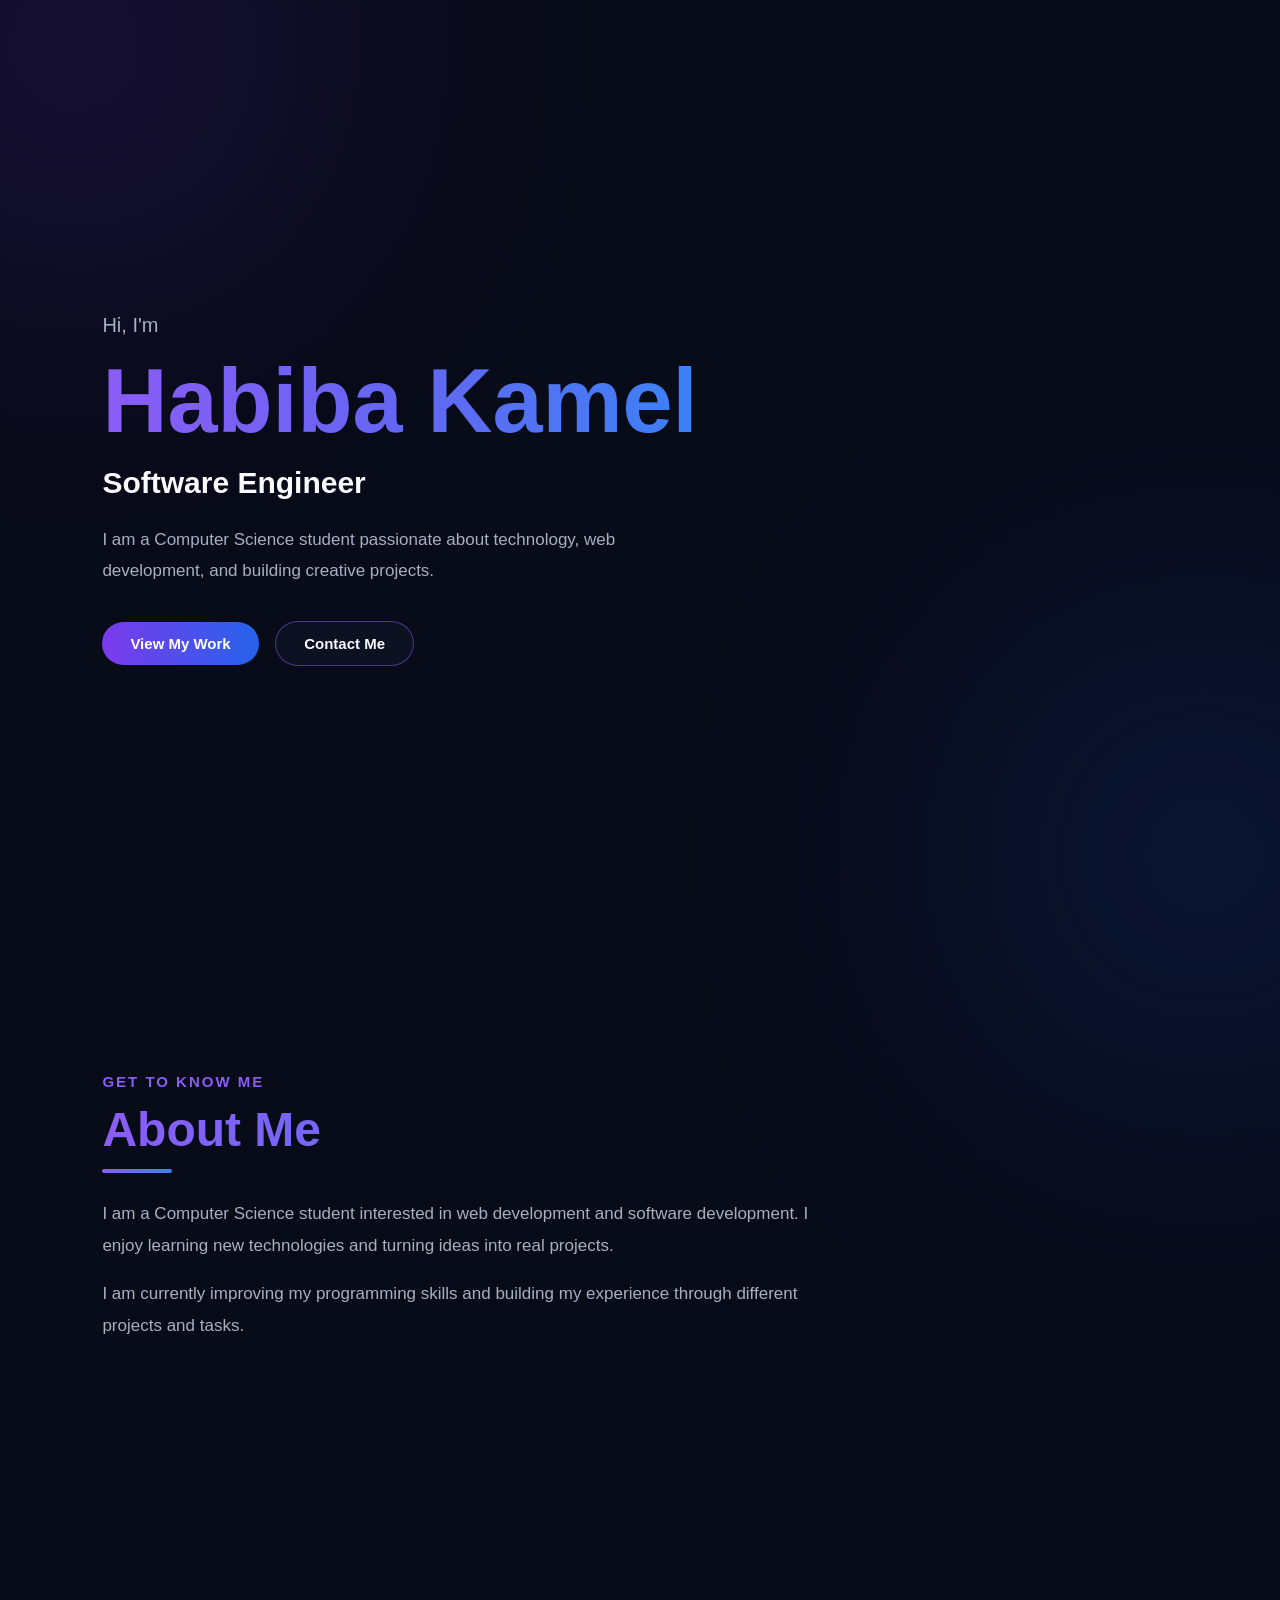
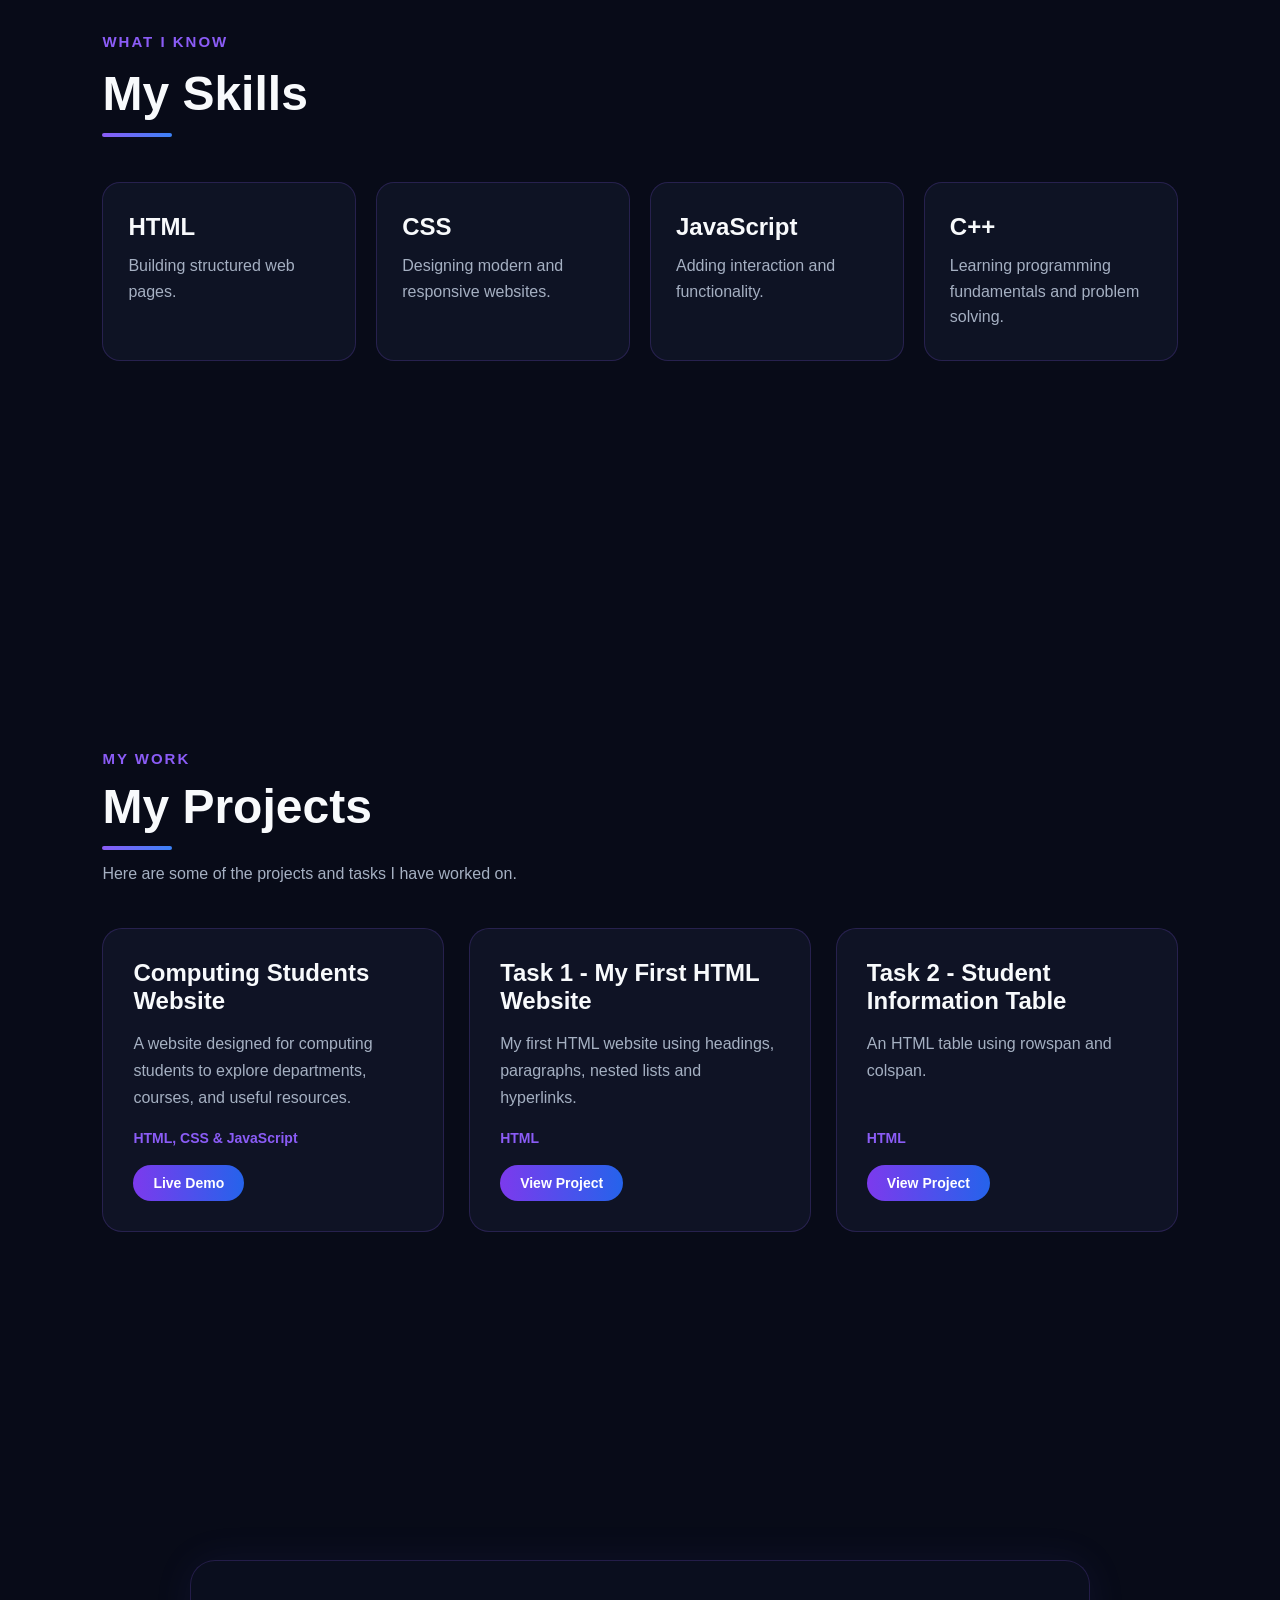
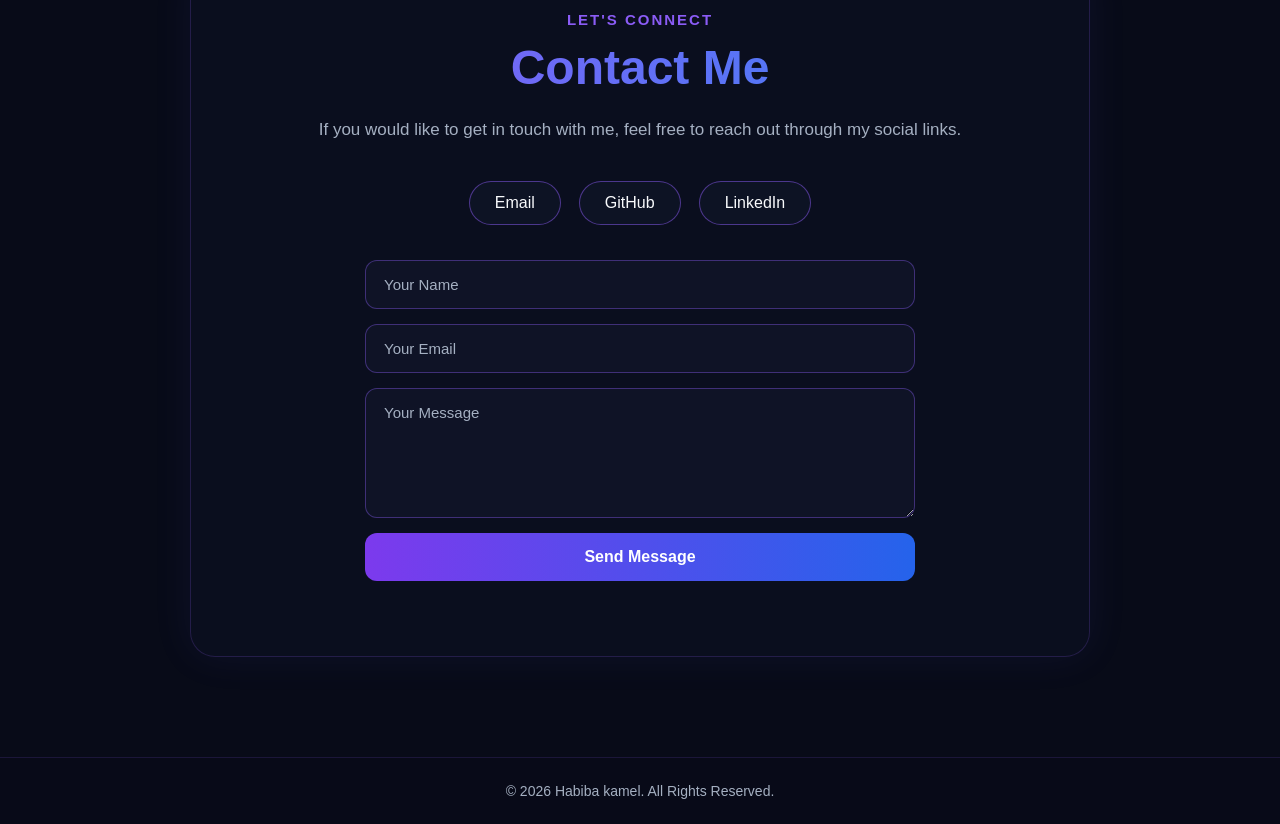
==== commit a8111255: "Add files via upload" ====
--- a/index.html
+++ b/index.html
@@ -1,189 +1,211 @@
-<!DOCTYPE html>
-<html lang="en">
-    <head>
-        <link rel="stylesheet" href="style.css">
-        <meta charset="UTF-8">
-        <meta name="viewport" content="width=device-width, initial-scale=1.0">
-<title>Habiba | Portfolio</title>
-    </head>
-<body>
-
-
-
-
-
-
-    <!-- Hero Section -->
-    <section id="home">
-
-        <div>
-            <p>Hi, I'm</p>
-
-            <h1>Habiba Kamel</h1>
-
-            <h2>Software Engineer</h2>
-
-            <p>
-                I am a Computer Science student passionate about
-                technology, web development, and building creative projects.
-            </p>
-
-            <a href="#projects">View My Work</a>
-
-            <a href="#contact">Contact Me</a>
-        </div>
-
-    </section>
-    <!-- About Section -->
-<section id="about">
-
-    <div>
-        <p>Get To Know Me</p>
-
-        <h2>About Me</h2>
-
-        <p>
-            I am a Computer Science student interested in web development
-            and software development. I enjoy learning new technologies
-            and turning ideas into real projects.
-        </p>
-
-        <p>
-            I am currently improving my programming skills and building
-            my experience through different projects and tasks.
-        </p>
-    </div>
-
-</section>
-
-
-<!-- Skills Section -->
-<section id="skills">
-
-    <div>
-        <p>What I Know</p>
-
-        <h2>My Skills</h2>
-
-        <div>
-            <div>
-                <h3>HTML</h3>
-                <p>Building structured web pages.</p>
-            </div>
-
-            <div>
-                <h3>CSS</h3>
-                <p>Designing modern and responsive websites.</p>
-            </div>
-
-            <div>
-                <h3>JavaScript</h3>
-                <p>Adding interaction and functionality.</p>
-            </div>
-
-            <div>
-                <h3>C++</h3>
-                <p>Learning programming fundamentals and problem solving.</p>
-            </div>
-        </div>
-
-    </div>
-
-</section>
-
-
-<!-- Projects Section -->
-<section id="projects">
-
-    <div>
-        <p>My Work</p>
-
-        <h2>My Projects</h2>
-
-        <p>
-            Here are some of the projects and tasks I have worked on.
-        </p>
-
-        <div>
-<article>
-                <h3>Computing Students Website</h3>
-
-                <p>
-                    A website designed for computing students to explore
-                    departments, courses, and useful resources.
-                </p>
-
-                <p>HTML, CSS & JavaScript</p>
-
-                <a href="https://habibaakamelll1212-commits.github.io/computer-students-website/" target="_blank">
-                    Live Demo
-                </a>
-            </article>
-        
-
-
-            <article>
-                <h3>Task 02</h3>
-
-                <p>
-                    My second web development task.
-                </p>
-
-                <p>HTML & CSS</p>
-
-                <a href="#">View Project</a>
-            </article>
-
-
-            <article>
-                <h3>Task 03</h3>
-
-                <p>
-                    More projects will be added here.
-                </p>
-
-                <p>HTML, CSS & JavaScript</p>
-
-                <a href="#">View Project</a>
-            </article>
-
-        </div>
-
-    </div>
-
-</section>
-<!-- Contact Section -->
-<section id="contact">
-
-    <div>
-        <p>Let's Connect</p>
-
-        <h2>Contact Me</h2>
-
-        <p>
-            If you would like to get in touch with me,
-            feel free to reach out through my social links.
-        </p>
-
-        <div>
-            <a href="mailto:your-email@example.com">Email</a>
-
-            <a href="https://github.com/" target="_blank">GitHub</a>
-
-            <a href="https://www.linkedin.com/" target="_blank">LinkedIn</a>
-        </div>
-
-    </div>
-
-</section>
-
-<footer>
-
-    <p>
-        © 2026 Habiba kamel. All Rights Reserved.
-    </p>
-
-</footer>
-
-</body>
+<!DOCTYPE html>
+<html lang="en">
+    <head>
+        <link rel="stylesheet" href="style.css">
+        <meta charset="UTF-8">
+        <meta name="viewport" content="width=device-width, initial-scale=1.0">
+<title>Habiba | Portfolio</title>
+    </head>
+    
+<body>
+
+
+
+
+
+
+    <!-- Hero Section -->
+    <section id="home">
+
+        <div>
+            <p>Hi, I'm</p>
+
+            <h1>Habiba Kamel</h1>
+
+            <h2 id="typing-text"></h2>
+
+            <p>
+                I am a Computer Science student passionate about
+                technology, web development, and building creative projects.
+            </p>
+
+            <a href="#projects">View My Work</a>
+
+        <a href="#contact" id="contactBtn">Contact Me</a>
+        <p id="message"></p>
+        </div>
+
+    </section>
+    <!-- About Section -->
+<section id="about">
+
+    <div>
+        <p>Get To Know Me</p>
+
+        <h2>About Me</h2>
+
+        <p>
+            I am a Computer Science student interested in web development
+            and software development. I enjoy learning new technologies
+            and turning ideas into real projects.
+        </p>
+
+        <p>
+            I am currently improving my programming skills and building
+            my experience through different projects and tasks.
+        </p>
+    </div>
+
+</section>
+
+
+<!-- Skills Section -->
+<section id="skills">
+
+    <div>
+        <p>What I Know</p>
+
+        <h2>My Skills</h2>
+
+        <div>
+            <div>
+                <h3>HTML</h3>
+                <p>Building structured web pages.</p>
+            </div>
+
+            <div>
+                <h3>CSS</h3>
+                <p>Designing modern and responsive websites.</p>
+            </div>
+
+            <div>
+                <h3>JavaScript</h3>
+                <p>Adding interaction and functionality.</p>
+            </div>
+
+            <div>
+                <h3>C++</h3>
+                <p>Learning programming fundamentals and problem solving.</p>
+            </div>
+        </div>
+
+    </div>
+
+</section>
+
+
+<!-- Projects Section -->
+<section id="projects">
+
+    <div>
+        <p>My Work</p>
+
+        <h2>My Projects</h2>
+
+        <p>
+            Here are some of the projects and tasks I have worked on.
+        </p>
+
+        <div>
+<article>
+                <h3>Computing Students Website</h3>
+
+                <p>
+                    A website designed for computing students to explore
+                    departments, courses, and useful resources.
+                </p>
+
+                <p>HTML, CSS & JavaScript</p>
+
+                <a href="https://habibaakamelll1212-commits.github.io/computer-students-website/" target="_blank">
+                    Live Demo
+                </a>
+            </article>
+        
+
+
+    
+
+<article>
+    <h3>Task 1 - My First HTML Website</h3>
+
+    <p>
+        My first HTML website using headings,
+        paragraphs, nested lists and hyperlinks.
+    </p>
+
+    <p>HTML</p>
+
+    <a href="TASKS/task1.html" target="_blank">
+        View Project
+    </a>
+</article>
+
+<article>
+    <h3>Task 2 - Student Information Table</h3>
+
+    <p>
+        An HTML table using rowspan and colspan.
+    </p>
+
+    <p>HTML</p>
+
+    <a href="TASKS/table.html" target="_blank">
+        View Project
+    </a>
+</article>
+
+
+        </div>
+
+    </div>
+
+</section>
+<!-- Contact Section -->
+<section id="contact">
+
+    <div>
+        <p>Let's Connect</p>
+
+        <h2>Contact Me</h2>
+
+        <p>
+            If you would like to get in touch with me,
+            feel free to reach out through my social links.
+        </p>
+
+        <div>
+            <a href="mailto:your-email@example.com">Email</a>
+
+            <a href="https://github.com/" target="_blank">GitHub</a>
+
+            <a href="https://www.linkedin.com/" target="_blank">LinkedIn</a>
+        </div>
+        <form id="contactForm">
+
+    <input type="text" id="name" placeholder="Your Name">
+
+    <input type="email" id="email" placeholder="Your Email">
+
+    <textarea id="userMessage" placeholder="Your Message"></textarea>
+
+    <button type="submit">Send Message</button>
+
+    <p id="formMessage"></p>
+
+</form>
+
+    </div>
+
+</section>
+
+<footer>
+
+    <p>
+        © 2026 Habiba kamel. All Rights Reserved.
+    </p>
+
+</footer>
+<script src="script.js"></script>
+</body>
 </html>
--- a/style.css
+++ b/style.css
@@ -1,667 +1,758 @@
-* {
-    margin: 0;
-    padding: 0;
-    box-sizing: border-box;
-}
-
-html {
-    scroll-behavior: smooth;
-}
-
-body {
-    font-family: Arial, sans-serif;
-    background: #080b18;
-    color: #f8fafc;
-    overflow-x: hidden;
-}
-body::before {
-    content: "";
-    position: fixed;
-    width: 500px;
-    height: 500px;
-    background: #7c3aed;
-    border-radius: 50%;
-    filter: blur(150px);
-    opacity: 0.25;
-    top: -200px;
-    left: -150px;
-    animation: purpleGlow 8s ease-in-out infinite alternate;
-    z-index: -1;
-}
-
-body::after {
-    content: "";
-    position: fixed;
-    width: 500px;
-    height: 500px;
-    background: #2563eb;
-    border-radius: 50%;
-    filter: blur(150px);
-    opacity: 0.25;
-    bottom: -200px;
-    right: -150px;
-    animation: blueGlow 8s ease-in-out infinite alternate;
-    z-index: -1;
-}
-
-@keyframes purpleGlow {
-    from {
-        transform: translate(0, 0);
-    }
-
-    to {
-        transform: translate(250px, 180px);
-    }
-}
-
-@keyframes blueGlow {
-    from {
-        transform: translate(0, 0);
-    }
-
-    to {
-        transform: translate(-250px, -180px);
-    }
-}
-/* Hero Section */
-
-#home {
-    min-height: 100vh;
-    padding: 160px 8% 80px;
-    display: flex;
-    align-items: center;
-    position: relative;
-}
-
-#home > div {
-    max-width: 750px;
-}
-
-#home p:first-child {
-    font-size: 20px;
-    color: #a5b0c2;
-    margin-bottom: 15px;
-    animation: fadeUp 1s ease forwards;
-}
-
-#home h1 {
-    font-size: clamp(50px, 8vw, 90px);
-    line-height: 1.1;
-    margin-bottom: 15px;
-
-    background: linear-gradient(
-        90deg,
-        #8b5cf6,
-        #6366f1,
-        #3b82f6
-    );
-
-    -webkit-background-clip: text;
-    -webkit-text-fill-color: transparent;
-
-    animation: fadeUp 1s ease 0.2s forwards;
-}
-
-#home h2 {
-    font-size: 30px;
-    color: #f8fafc;
-    margin-bottom: 25px;
-    animation: fadeUp 1s ease 0.4s forwards;
-}
-
-#home p:nth-of-type(2) {
-    max-width: 600px;
-    color: #a5b0c2;
-    font-size: 17px;
-    line-height: 1.8;
-    margin-bottom: 35px;
-    animation: fadeUp 1s ease 0.6s forwards;
-}
-#home a {
-    display: inline-block;
-    padding: 13px 28px;
-    margin-right: 12px;
-    border-radius: 30px;
-    text-decoration: none;
-    font-weight: bold;
-    font-size: 15px;
-    transition: 0.3s;
-}
-
-#home a:first-of-type {
-    background: linear-gradient(
-        90deg,
-        #7c3aed,
-        #2563eb
-    );
-    color: white;
-}
-
-#home a:first-of-type:hover {
-    transform: translateY(-4px);
-    box-shadow: 0 0 25px rgba(99, 102, 241, 0.5);
-}
-
-#home a:last-of-type {
-    border: 1px solid rgba(139, 92, 246, 0.5);
-    color: #f8fafc;
-    background: rgba(17, 22, 41, 0.7);
-}
-
-#home a:last-of-type:hover {
-    transform: translateY(-4px);
-    border-color: #8b5cf6;
-}
-#about {
-    min-height: 70vh;
-    padding: 100px 8%;
-    display: flex;
-    align-items: center;
-}
-
-#about > div {
-    max-width: 850px;
-}
-#about h2 {
-    font-size: 48px;
-    margin-bottom: 25px;
-    background: linear-gradient(
-        90deg,
-        #8b5cf6,
-        #3b82f6
-    );
-    -webkit-background-clip: text;
-    -webkit-text-fill-color: transparent;
-}
-#about h2::after {
-    content: "";
-    display: block;
-    width: 70px;
-    height: 4px;
-    margin-top: 12px;
-    border-radius: 10px;
-    background: linear-gradient(
-        90deg,
-        #8b5cf6,
-        #3b82f6
-    );
-}
-
-#about > div > p:first-child {
-    color: #8b5cf6;
-    font-size: 15px;
-    font-weight: bold;
-    margin-bottom: 12px;
-    text-transform: uppercase;
-    letter-spacing: 2px;
-}
-
-#about h2 {
-    font-size: 48px;
-    margin-bottom: 25px;
-    background: linear-gradient(
-        90deg,
-        #8b5cf6,
-        #3b82f6
-    );
-    -webkit-background-clip: text;
-    -webkit-text-fill-color: transparent;
-}
-
-#about p:not(:first-child) {
-    color: #a5b0c2;
-    font-size: 17px;
-    line-height: 1.9;
-    margin-bottom: 15px;
-    max-width: 750px;
-}
-
-
-#skills {
-    min-height: 80vh;
-    padding: 100px 8%;
-}
-
-#skills > div {
-    max-width: 1200px;
-    margin: auto;
-}
-
-#skills > div > p:first-child {
-    color: #8b5cf6;
-    font-size: 15px;
-    font-weight: bold;
-    text-transform: uppercase;
-    letter-spacing: 2px;
-    margin-bottom: 12px;
-}
-
-#skills h2 {
-    font-size: 48px;
-    margin-bottom: 45px;
-}
-#skills h2::after {
-    content: "";
-    display: block;
-    width: 70px;
-    height: 4px;
-    margin-top: 12px;
-    border-radius: 10px;
-    background: linear-gradient(
-        90deg,
-        #8b5cf6,
-        #3b82f6
-    );
-}
-
-#skills > div > div {
-    display: grid;
-    grid-template-columns: repeat(4, 1fr);
-    gap: 20px;
-}
-
-#skills > div > div > div {
-    background: rgba(17, 22, 41, 0.8);
-    border: 1px solid rgba(139, 92, 246, 0.2);
-    padding: 30px 25px;
-    border-radius: 18px;
-    transition: 0.3s;
-}
-
-#skills > div > div > div:hover {
-    transform: translateY(-8px);
-    border-color: #8b5cf6;
-    box-shadow: 0 10px 35px rgba(99, 102, 241, 0.2);
-}
-
-#skills h3 {
-    font-size: 24px;
-    margin-bottom: 12px;
-}
-
-#skills p {
-    color: #a5b0c2;
-    line-height: 1.6;
-}
-
-
-#projects {
-    min-height: 90vh;
-    padding: 100px 8%;
-}
-
-#projects > div {
-    max-width: 1200px;
-    margin: auto;
-}
-
-#projects > div > p:first-child {
-    color: #8b5cf6;
-    font-size: 15px;
-    font-weight: bold;
-    text-transform: uppercase;
-    letter-spacing: 2px;
-    margin-bottom: 12px;
-}
-
-#projects h2 {
-    font-size: 48px;
-    margin-bottom: 15px;
-}
-#projects h2::after {
-    content: "";
-    display: block;
-    width: 70px;
-    height: 4px;
-    margin-top: 12px;
-    border-radius: 10px;
-    background: linear-gradient(
-        90deg,
-        #8b5cf6,
-        #3b82f6
-    );
-}
-
-#projects > div > p:nth-of-type(2) {
-    color: #a5b0c2;
-    margin-bottom: 45px;
-}
-
-#projects > div > div {
-    display: grid;
-    grid-template-columns: repeat(3, 1fr);
-    gap: 25px;
-}
-
-#projects article {
-    background: rgba(17, 22, 41, 0.85);
-    border: 1px solid rgba(139, 92, 246, 0.2);
-    padding: 30px;
-    border-radius: 20px;
-    min-height: 280px;
-    display: flex;
-    flex-direction: column;
-    transition: 0.3s;
-}
-#projects article::before {
-    content: "";
-    position: absolute;
-    width: 150px;
-    height: 150px;
-    background: #7c3aed;
-    border-radius: 50%;
-    filter: blur(80px);
-    opacity: 0;
-    top: -80px;
-    right: -80px;
-    transition: 0.4s;
-}
-
-#projects article:hover::before {
-    opacity: 0.25;
-}
-#projects article:hover {
-    transform: translateY(-10px);
-    border-color: #6366f1;
-    box-shadow: 0 15px 40px rgba(99, 102, 241, 0.2);
-    position: relative;
-overflow: hidden;
-}
-
-#projects article h3 {
-    font-size: 24px;
-    margin-bottom: 15px;
-}
-
-#projects article p {
-    color: #a5b0c2;
-    line-height: 1.7;
-    margin-bottom: 15px;
-}
-
-#projects article p:last-of-type {
-    color: #8b5cf6;
-    font-size: 14px;
-    font-weight: bold;
-    margin-top: auto;
-}
-
-#projects article a {
-    display: inline-block;
-    width: fit-content;
-    padding: 10px 20px;
-    background: linear-gradient(
-        90deg,
-        #7c3aed,
-        #2563eb
-    );
-    color: white;
-    text-decoration: none;
-    border-radius: 25px;
-    font-size: 14px;
-    font-weight: bold;
-    transition: 0.3s;
-}
-
-#projects article a:hover {
-    transform: translateY(-3px);
-    box-shadow: 0 0 20px rgba(99, 102, 241, 0.5);
-}
-#contact {
-    min-height: 65vh;
-    padding: 100px 8%;
-    display: flex;
-    align-items: center;
-}
-
-#contact > div {
-    width: 100%;
-    max-width: 900px;
-    margin: auto;
-    text-align: center;
-    padding: 50px;
-    border: 1px solid rgba(139, 92, 246, 0.2);
-    border-radius: 25px;
-    background: rgba(17, 22, 41, 0.4);
-    box-shadow: 0 0 40px rgba(99, 102, 241, 0.08);
-}
-
-#contact > div > p:first-child {
-    color: #8b5cf6;
-    font-size: 15px;
-    font-weight: bold;
-    text-transform: uppercase;
-    letter-spacing: 2px;
-    margin-bottom: 12px;
-}
-
-#contact h2 {
-    font-size: 48px;
-    margin-bottom: 20px;
-    background: linear-gradient(
-        90deg,
-        #8b5cf6,
-        #3b82f6
-    );
-    -webkit-background-clip: text;
-    -webkit-text-fill-color: transparent;
-}
-
-#contact > div > p:nth-of-type(2) {
-    color: #a5b0c2;
-    font-size: 17px;
-    line-height: 1.8;
-    max-width: 650px;
-    margin: 0 auto 35px;
-}
-
-#contact > div > div {
-    display: flex;
-    justify-content: center;
-    gap: 18px;
-    flex-wrap: wrap;
-}
-
-#contact a {
-    display: inline-block;
-    padding: 12px 25px;
-    border: 1px solid rgba(139, 92, 246, 0.5);
-    border-radius: 30px;
-    color: #f8fafc;
-    text-decoration: none;
-    background: rgba(17, 22, 41, 0.7);
-    transition: 0.3s;
-}
-
-#contact a:hover {
-    transform: translateY(-5px);
-    border-color: #8b5cf6;
-    background: linear-gradient(
-        90deg,
-        #7c3aed,
-        #2563eb
-    );
-    box-shadow: 0 0 25px rgba(99, 102, 241, 0.4);
-}
-@media (max-width: 900px) {
-
-    nav {
-        padding: 20px 5%;
-    }
-
-    nav ul {
-        gap: 20px;
-    }
-
-    #home,
-    #about,
-    #skills,
-    #projects,
-    #contact {
-        padding-left: 5%;
-        padding-right: 5%;
-    }
-
-    #skills > div > div {
-        grid-template-columns: repeat(2, 1fr);
-    }
-
-    #projects > div > div {
-        grid-template-columns: repeat(2, 1fr);
-    }
-
-}@media (max-width: 600px) {
-
-    nav {
-        padding: 18px 5%;
-    }
-
-    .logo {
-        font-size: 24px;
-    }
-
-    nav ul {
-        gap: 12px;
-    }
-
-    nav ul li a {
-        font-size: 13px;
-    }
-
-    #home {
-        padding-top: 140px;
-        min-height: 100vh;
-    }
-
-    #home h1 {
-        font-size: 52px;
-    }
-
-    #home h2 {
-        font-size: 23px;
-    }
-
-    #home p:nth-of-type(2) {
-        font-size: 15px;
-    }
-
-    #home a {
-        padding: 12px 20px;
-        margin-bottom: 10px;
-    }
-
-    #about,
-    #skills,
-    #projects,
-    #contact {
-        padding-top: 80px;
-        padding-bottom: 80px;
-    }
-
-    #about h2,
-    #skills h2,
-    #projects h2,
-    #contact h2 {
-        font-size: 38px;
-    }
-
-    #skills > div > div {
-        grid-template-columns: 1fr;
-    }
-
-    #projects > div > div {
-        grid-template-columns: 1fr;
-    }
-
-    #projects article {
-        min-height: 250px;
-    }
-
-    #contact > div > p:nth-of-type(2) {
-        font-size: 15px;
-    }
-
-}body::before {
-    content: "";
-    position: fixed;
-    width: 450px;
-    height: 450px;
-    background: #7c3aed;
-    border-radius: 50%;
-    filter: blur(140px);
-    opacity: 0.2;
-    top: -180px;
-    left: -150px;
-    animation: purpleGlow 10s ease-in-out infinite alternate;
-    z-index: -1;
-    pointer-events: none;
-}
-
-body::after {
-    content: "";
-    position: fixed;
-    width: 450px;
-    height: 450px;
-    background: #2563eb;
-    border-radius: 50%;
-    filter: blur(140px);
-    opacity: 0.2;
-    bottom: -180px;
-    right: -150px;
-    animation: blueGlow 10s ease-in-out infinite alternate;
-    z-index: -1;
-    pointer-events: none;
-}
-
-@keyframes purpleGlow {
-    0% {
-        transform: translate(0, 0);
-    }
-
-    50% {
-        transform: translate(180px, 120px);
-    }
-
-    100% {
-        transform: translate(80px, 250px);
-    }
-}
-
-@keyframes blueGlow {
-    0% {
-        transform: translate(0, 0);
-    }
-
-    50% {
-        transform: translate(-180px, -120px);
-    }
-
-    100% {
-        transform: translate(-80px, -250px);
-    }
-}#about > div,
-#skills > div,
-#projects > div,
-#contact > div {
-    animation: sectionAppear 1s ease both;
-}
-
-@keyframes sectionAppear {
-    from {
-        opacity: 0;
-        transform: translateY(30px);
-    }
-
-    to {
-        opacity: 1;
-        transform: translateY(0);
-    }
-}
-footer {
-    padding: 25px 8%;
-    text-align: center;
-    border-top: 1px solid rgba(139, 92, 246, 0.15);
-    color: #a5b0c2;
-    font-size: 14px;
-    background: rgba(8, 11, 24, 0.5);
-}+* {
+    margin: 0;
+    padding: 0;
+    box-sizing: border-box;
+}
+
+html {
+    scroll-behavior: smooth;
+}
+
+body {
+    font-family: Arial, sans-serif;
+    background: #080b18;
+    color: #f8fafc;
+    overflow-x: hidden;
+}
+body::before {
+    content: "";
+    position: fixed;
+    width: 500px;
+    height: 500px;
+    background: #7c3aed;
+    border-radius: 50%;
+    filter: blur(150px);
+    opacity: 0.25;
+    top: -200px;
+    left: -150px;
+    animation: purpleGlow 8s ease-in-out infinite alternate;
+    z-index: -1;
+}
+
+body::after {
+    content: "";
+    position: fixed;
+    width: 500px;
+    height: 500px;
+    background: #2563eb;
+    border-radius: 50%;
+    filter: blur(150px);
+    opacity: 0.25;
+    bottom: -200px;
+    right: -150px;
+    animation: blueGlow 8s ease-in-out infinite alternate;
+    z-index: -1;
+}
+
+@keyframes purpleGlow {
+    from {
+        transform: translate(0, 0);
+    }
+
+    to {
+        transform: translate(250px, 180px);
+    }
+}
+
+@keyframes blueGlow {
+    from {
+        transform: translate(0, 0);
+    }
+
+    to {
+        transform: translate(-250px, -180px);
+    }
+}
+/* Hero Section */
+
+#home {
+    min-height: 100vh;
+    padding: 160px 8% 80px;
+    display: flex;
+    align-items: center;
+    position: relative;
+}
+
+#home > div {
+    max-width: 750px;
+}
+
+#home p:first-child {
+    font-size: 20px;
+    color: #a5b0c2;
+    margin-bottom: 15px;
+    animation: fadeUp 1s ease forwards;
+}
+
+#home h1 {
+    font-size: clamp(50px, 8vw, 90px);
+    line-height: 1.1;
+    margin-bottom: 15px;
+
+    background: linear-gradient(
+        90deg,
+        #8b5cf6,
+        #6366f1,
+        #3b82f6
+    );
+
+    -webkit-background-clip: text;
+    -webkit-text-fill-color: transparent;
+
+    animation: fadeUp 1s ease 0.2s forwards;
+}
+
+#home h2 {
+    font-size: 30px;
+    color: #f8fafc;
+    margin-bottom: 25px;
+    animation: fadeUp 1s ease 0.4s forwards;
+}
+
+#home p:nth-of-type(2) {
+    max-width: 600px;
+    color: #a5b0c2;
+    font-size: 17px;
+    line-height: 1.8;
+    margin-bottom: 35px;
+    animation: fadeUp 1s ease 0.6s forwards;
+}
+#home a {
+    display: inline-block;
+    padding: 13px 28px;
+    margin-right: 12px;
+    border-radius: 30px;
+    text-decoration: none;
+    font-weight: bold;
+    font-size: 15px;
+    transition: 0.3s;
+}
+
+#home a:first-of-type {
+    background: linear-gradient(
+        90deg,
+        #7c3aed,
+        #2563eb
+    );
+    color: white;
+}
+
+#home a:first-of-type:hover {
+    transform: translateY(-4px);
+    box-shadow: 0 0 25px rgba(99, 102, 241, 0.5);
+}
+
+#home a:last-of-type {
+    border: 1px solid rgba(139, 92, 246, 0.5);
+    color: #f8fafc;
+    background: rgba(17, 22, 41, 0.7);
+}
+
+#home a:last-of-type:hover {
+    transform: translateY(-4px);
+    border-color: #8b5cf6;
+}
+#about {
+    min-height: 70vh;
+    padding: 100px 8%;
+    display: flex;
+    align-items: center;
+}
+
+#about > div {
+    max-width: 850px;
+}
+#about h2 {
+    font-size: 48px;
+    margin-bottom: 25px;
+    background: linear-gradient(
+        90deg,
+        #8b5cf6,
+        #3b82f6
+    );
+    -webkit-background-clip: text;
+    -webkit-text-fill-color: transparent;
+}
+#about h2::after {
+    content: "";
+    display: block;
+    width: 70px;
+    height: 4px;
+    margin-top: 12px;
+    border-radius: 10px;
+    background: linear-gradient(
+        90deg,
+        #8b5cf6,
+        #3b82f6
+    );
+}
+
+#about > div > p:first-child {
+    color: #8b5cf6;
+    font-size: 15px;
+    font-weight: bold;
+    margin-bottom: 12px;
+    text-transform: uppercase;
+    letter-spacing: 2px;
+}
+
+#about h2 {
+    font-size: 48px;
+    margin-bottom: 25px;
+    background: linear-gradient(
+        90deg,
+        #8b5cf6,
+        #3b82f6
+    );
+    -webkit-background-clip: text;
+    -webkit-text-fill-color: transparent;
+}
+
+#about p:not(:first-child) {
+    color: #a5b0c2;
+    font-size: 17px;
+    line-height: 1.9;
+    margin-bottom: 15px;
+    max-width: 750px;
+}
+
+
+#skills {
+    min-height: 80vh;
+    padding: 100px 8%;
+}
+
+#skills > div {
+    max-width: 1200px;
+    margin: auto;
+}
+
+#skills > div > p:first-child {
+    color: #8b5cf6;
+    font-size: 15px;
+    font-weight: bold;
+    text-transform: uppercase;
+    letter-spacing: 2px;
+    margin-bottom: 12px;
+}
+
+#skills h2 {
+    font-size: 48px;
+    margin-bottom: 45px;
+}
+#skills h2::after {
+    content: "";
+    display: block;
+    width: 70px;
+    height: 4px;
+    margin-top: 12px;
+    border-radius: 10px;
+    background: linear-gradient(
+        90deg,
+        #8b5cf6,
+        #3b82f6
+    );
+}
+
+#skills > div > div {
+    display: grid;
+    grid-template-columns: repeat(4, 1fr);
+    gap: 20px;
+}
+
+#skills > div > div > div {
+    background: rgba(17, 22, 41, 0.8);
+    border: 1px solid rgba(139, 92, 246, 0.2);
+    padding: 30px 25px;
+    border-radius: 18px;
+    transition: 0.3s;
+}
+
+#skills > div > div > div:hover {
+    transform: translateY(-8px);
+    border-color: #8b5cf6;
+    box-shadow: 0 10px 35px rgba(99, 102, 241, 0.2);
+}
+
+#skills h3 {
+    font-size: 24px;
+    margin-bottom: 12px;
+}
+
+#skills p {
+    color: #a5b0c2;
+    line-height: 1.6;
+}
+
+
+#projects {
+    min-height: 90vh;
+    padding: 100px 8%;
+}
+
+#projects > div {
+    max-width: 1200px;
+    margin: auto;
+}
+
+#projects > div > p:first-child {
+    color: #8b5cf6;
+    font-size: 15px;
+    font-weight: bold;
+    text-transform: uppercase;
+    letter-spacing: 2px;
+    margin-bottom: 12px;
+}
+
+#projects h2 {
+    font-size: 48px;
+    margin-bottom: 15px;
+}
+#projects h2::after {
+    content: "";
+    display: block;
+    width: 70px;
+    height: 4px;
+    margin-top: 12px;
+    border-radius: 10px;
+    background: linear-gradient(
+        90deg,
+        #8b5cf6,
+        #3b82f6
+    );
+}
+
+#projects > div > p:nth-of-type(2) {
+    color: #a5b0c2;
+    margin-bottom: 45px;
+}
+
+#projects > div > div {
+    display: grid;
+    grid-template-columns: repeat(3, 1fr);
+    gap: 25px;
+}
+
+#projects article {
+    background: rgba(17, 22, 41, 0.85);
+    border: 1px solid rgba(139, 92, 246, 0.2);
+    padding: 30px;
+    border-radius: 20px;
+    min-height: 280px;
+    display: flex;
+    flex-direction: column;
+    transition: 0.3s;
+}
+#projects article::before {
+    content: "";
+    position: absolute;
+    width: 150px;
+    height: 150px;
+    background: #7c3aed;
+    border-radius: 50%;
+    filter: blur(80px);
+    opacity: 0;
+    top: -80px;
+    right: -80px;
+    transition: 0.4s;
+}
+
+#projects article:hover::before {
+    opacity: 0.25;
+}
+#projects article:hover {
+    transform: translateY(-10px);
+    border-color: #6366f1;
+    box-shadow: 0 15px 40px rgba(99, 102, 241, 0.2);
+    position: relative;
+overflow: hidden;
+}
+
+#projects article h3 {
+    font-size: 24px;
+    margin-bottom: 15px;
+}
+
+#projects article p {
+    color: #a5b0c2;
+    line-height: 1.7;
+    margin-bottom: 15px;
+}
+
+#projects article p:last-of-type {
+    color: #8b5cf6;
+    font-size: 14px;
+    font-weight: bold;
+    margin-top: auto;
+}
+
+#projects article a {
+    display: inline-block;
+    width: fit-content;
+    padding: 10px 20px;
+    background: linear-gradient(
+        90deg,
+        #7c3aed,
+        #2563eb
+    );
+    color: white;
+    text-decoration: none;
+    border-radius: 25px;
+    font-size: 14px;
+    font-weight: bold;
+    transition: 0.3s;
+}
+
+#projects article a:hover {
+    transform: translateY(-3px);
+    box-shadow: 0 0 20px rgba(99, 102, 241, 0.5);
+}
+#contact {
+    min-height: 65vh;
+    padding: 100px 8%;
+    display: flex;
+    align-items: center;
+}
+
+#contact > div {
+    width: 100%;
+    max-width: 900px;
+    margin: auto;
+    text-align: center;
+    padding: 50px;
+    border: 1px solid rgba(139, 92, 246, 0.2);
+    border-radius: 25px;
+    background: rgba(17, 22, 41, 0.4);
+    box-shadow: 0 0 40px rgba(99, 102, 241, 0.08);
+}
+
+#contact > div > p:first-child {
+    color: #8b5cf6;
+    font-size: 15px;
+    font-weight: bold;
+    text-transform: uppercase;
+    letter-spacing: 2px;
+    margin-bottom: 12px;
+}
+
+#contact h2 {
+    font-size: 48px;
+    margin-bottom: 20px;
+    background: linear-gradient(
+        90deg,
+        #8b5cf6,
+        #3b82f6
+    );
+    -webkit-background-clip: text;
+    -webkit-text-fill-color: transparent;
+}
+
+#contact > div > p:nth-of-type(2) {
+    color: #a5b0c2;
+    font-size: 17px;
+    line-height: 1.8;
+    max-width: 650px;
+    margin: 0 auto 35px;
+}
+
+#contact > div > div {
+    display: flex;
+    justify-content: center;
+    gap: 18px;
+    flex-wrap: wrap;
+}
+
+#contact a {
+    display: inline-block;
+    padding: 12px 25px;
+    border: 1px solid rgba(139, 92, 246, 0.5);
+    border-radius: 30px;
+    color: #f8fafc;
+    text-decoration: none;
+    background: rgba(17, 22, 41, 0.7);
+    transition: 0.3s;
+}
+
+#contact a:hover {
+    transform: translateY(-5px);
+    border-color: #8b5cf6;
+    background: linear-gradient(
+        90deg,
+        #7c3aed,
+        #2563eb
+    );
+    box-shadow: 0 0 25px rgba(99, 102, 241, 0.4);
+}
+@media (max-width: 900px) {
+
+    nav {
+        padding: 20px 5%;
+    }
+
+    nav ul {
+        gap: 20px;
+    }
+
+    #home,
+    #about,
+    #skills,
+    #projects,
+    #contact {
+        padding-left: 5%;
+        padding-right: 5%;
+    }
+
+    #skills > div > div {
+        grid-template-columns: repeat(2, 1fr);
+    }
+
+    #projects > div > div {
+        grid-template-columns: repeat(2, 1fr);
+    }
+
+}@media (max-width: 600px) {
+
+    nav {
+        padding: 18px 5%;
+    }
+
+    .logo {
+        font-size: 24px;
+    }
+
+    nav ul {
+        gap: 12px;
+    }
+
+    nav ul li a {
+        font-size: 13px;
+    }
+
+    #home {
+        padding-top: 140px;
+        min-height: 100vh;
+    }
+
+    #home h1 {
+        font-size: 52px;
+    }
+
+    #home h2 {
+        font-size: 23px;
+    }
+
+    #home p:nth-of-type(2) {
+        font-size: 15px;
+    }
+
+    #home a {
+        padding: 12px 20px;
+        margin-bottom: 10px;
+    }
+
+    #about,
+    #skills,
+    #projects,
+    #contact {
+        padding-top: 80px;
+        padding-bottom: 80px;
+    }
+
+    #about h2,
+    #skills h2,
+    #projects h2,
+    #contact h2 {
+        font-size: 38px;
+    }
+
+    #skills > div > div {
+        grid-template-columns: 1fr;
+    }
+
+    #projects > div > div {
+        grid-template-columns: 1fr;
+    }
+
+    #projects article {
+        min-height: 250px;
+    }
+
+    #contact > div > p:nth-of-type(2) {
+        font-size: 15px;
+    }
+
+}body::before {
+    content: "";
+    position: fixed;
+    width: 450px;
+    height: 450px;
+    background: #7c3aed;
+    border-radius: 50%;
+    filter: blur(140px);
+    opacity: 0.2;
+    top: -180px;
+    left: -150px;
+    animation: purpleGlow 10s ease-in-out infinite alternate;
+    z-index: -1;
+    pointer-events: none;
+}
+
+body::after {
+    content: "";
+    position: fixed;
+    width: 450px;
+    height: 450px;
+    background: #2563eb;
+    border-radius: 50%;
+    filter: blur(140px);
+    opacity: 0.2;
+    bottom: -180px;
+    right: -150px;
+    animation: blueGlow 10s ease-in-out infinite alternate;
+    z-index: -1;
+    pointer-events: none;
+}
+
+@keyframes purpleGlow {
+    0% {
+        transform: translate(0, 0);
+    }
+
+    50% {
+        transform: translate(180px, 120px);
+    }
+
+    100% {
+        transform: translate(80px, 250px);
+    }
+}
+
+@keyframes blueGlow {
+    0% {
+        transform: translate(0, 0);
+    }
+
+    50% {
+        transform: translate(-180px, -120px);
+    }
+
+    100% {
+        transform: translate(-80px, -250px);
+    }
+}#about > div,
+#skills > div,
+#projects > div,
+#contact > div {
+    animation: sectionAppear 1s ease both;
+}
+
+@keyframes sectionAppear {
+    from {
+        opacity: 0;
+        transform: translateY(30px);
+    }
+
+    to {
+        opacity: 1;
+        transform: translateY(0);
+    }
+}
+footer {
+    padding: 25px 8%;
+    text-align: center;
+    border-top: 1px solid rgba(139, 92, 246, 0.15);
+    color: #a5b0c2;
+    font-size: 14px;
+    background: rgba(8, 11, 24, 0.5);
+}
+section {
+    opacity: 0;
+    transform: translateY(80px);
+    transition: all 1.2s ease;
+}
+
+section.show {
+    opacity: 1;
+    transform: translateY(0);
+}
+
+/* Contact Form */
+#contactForm {
+    display: flex;
+    flex-direction: column;
+    gap: 15px;
+    max-width: 550px;
+    margin: 35px auto 0;
+    text-align: left;
+}
+
+/* Input Fields */
+#contactForm input,
+#contactForm textarea {
+    width: 100%;
+    padding: 15px 18px;
+    background: rgba(17, 22, 41, 0.8);
+    border: 1px solid rgba(139, 92, 246, 0.4);
+    border-radius: 12px;
+    color: #f8fafc;
+    font-size: 15px;
+    font-family: Arial, sans-serif;
+    outline: none;
+    transition: 0.3s;
+}
+
+/* Placeholder */
+#contactForm input::placeholder,
+#contactForm textarea::placeholder {
+    color: #a5b0c2;
+}
+
+/* Focus Effect */
+#contactForm input:focus,
+#contactForm textarea:focus {
+    border-color: #8b5cf6;
+    box-shadow: 0 0 15px rgba(139, 92, 246, 0.2);
+}
+
+/* Message Box */
+#contactForm textarea {
+    min-height: 130px;
+    resize: vertical;
+}
+
+/* Send Button */
+#contactForm button {
+    padding: 15px;
+    background: linear-gradient(90deg, #7c3aed, #2563eb);
+    color: white;
+    border: none;
+    border-radius: 12px;
+    font-size: 16px;
+    font-weight: bold;
+    cursor: pointer;
+    transition: 0.3s;
+}
+
+#contactForm button:hover {
+    transform: translateY(-3px);
+    box-shadow: 0 0 25px rgba(99, 102, 241, 0.4);
+}
+
+/* Form Message */
+#formMessage {
+    text-align: center;
+    color: #a78bfa;
+    font-size: 14px;
+    margin-top: 10px;
+}
+
+/* Mobile Responsive */
+@media (max-width: 600px) {
+    #contact > div {
+        padding: 30px 20px;
+    }
+
+    #contactForm {
+        width: 100%;
+    }
+}
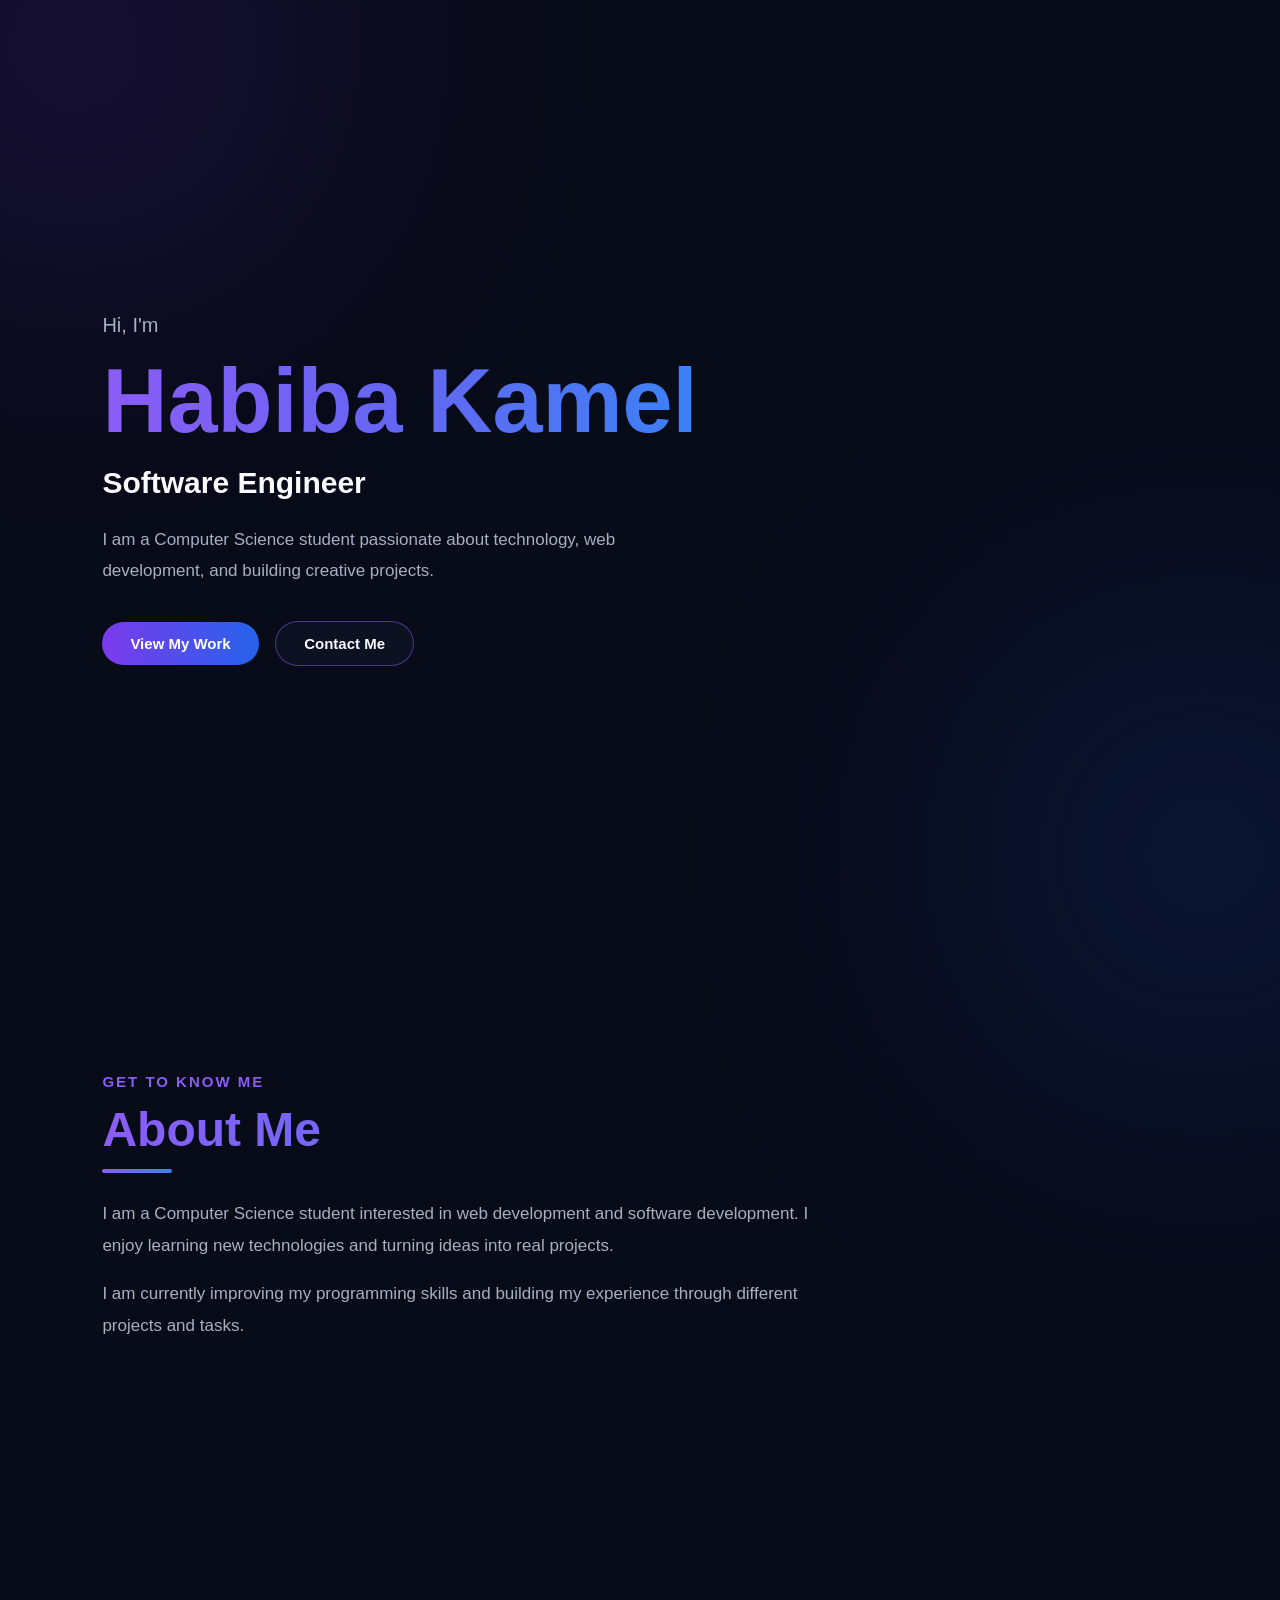
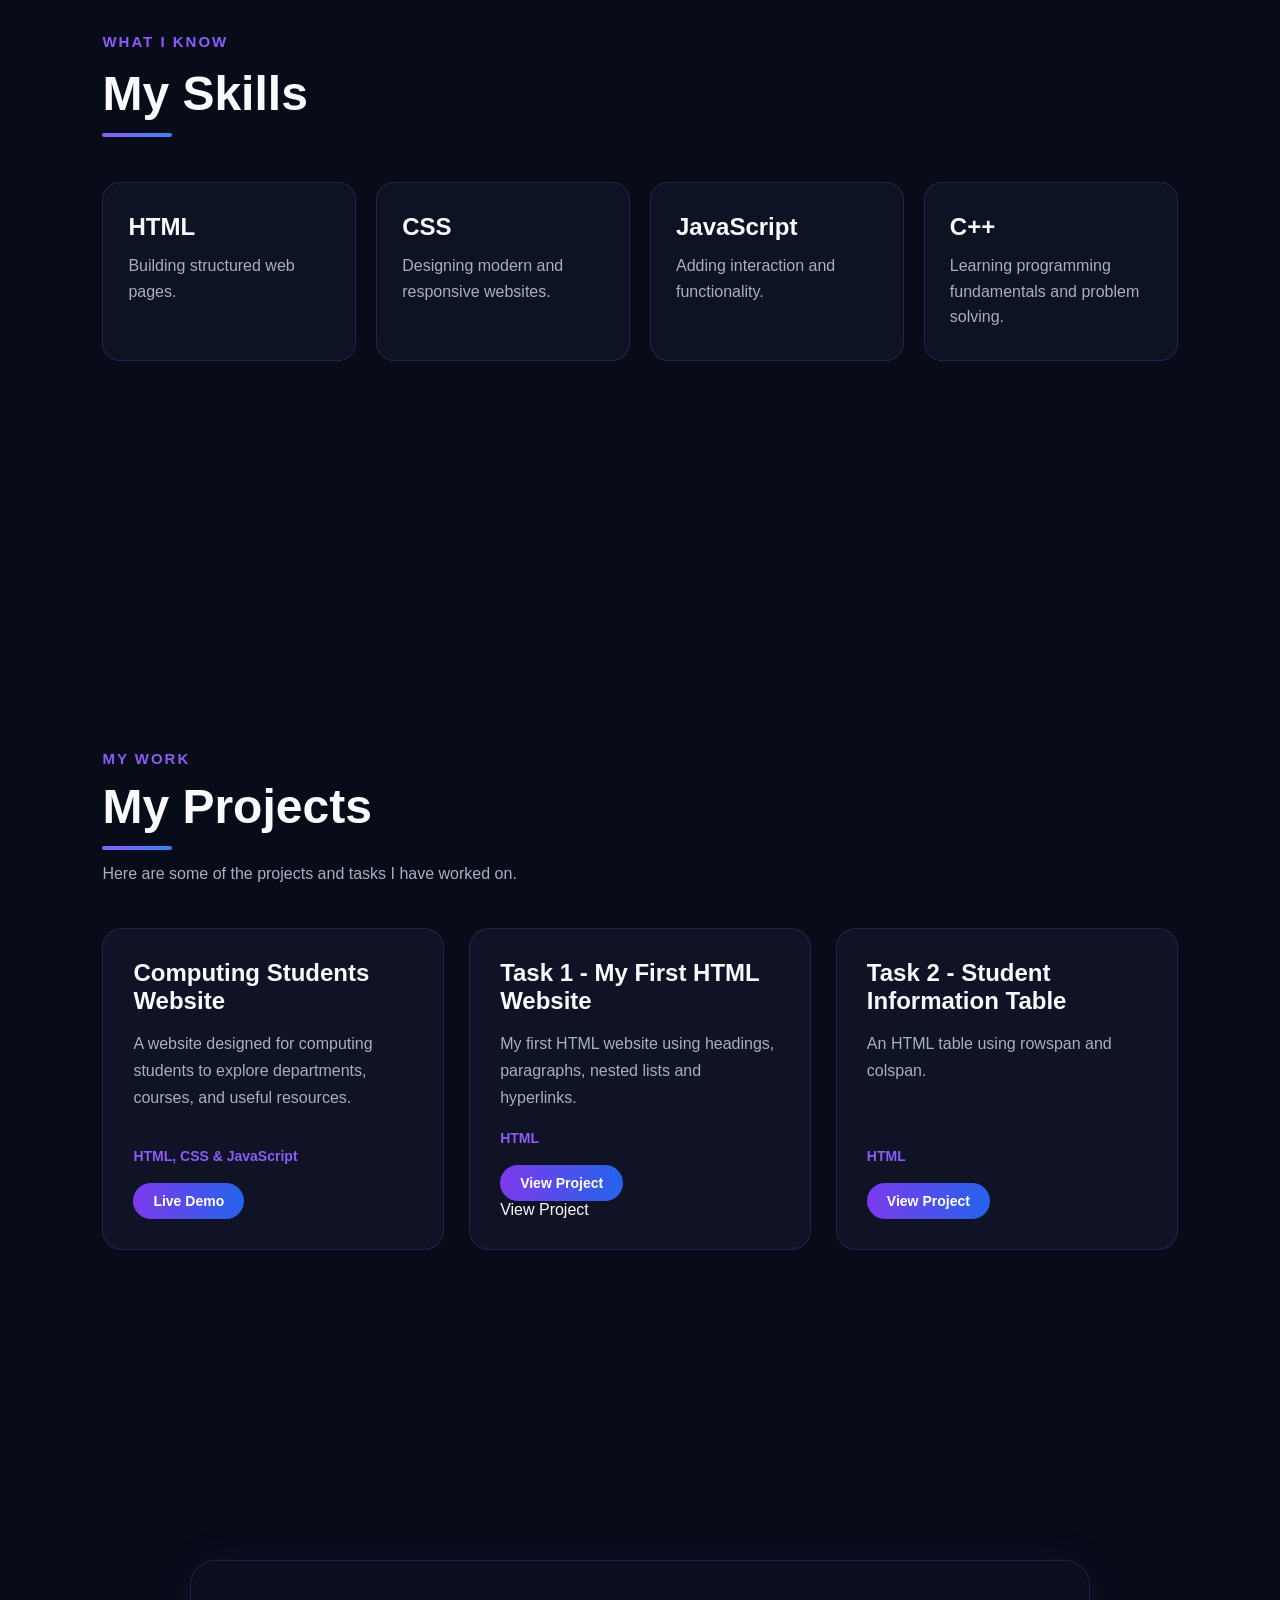
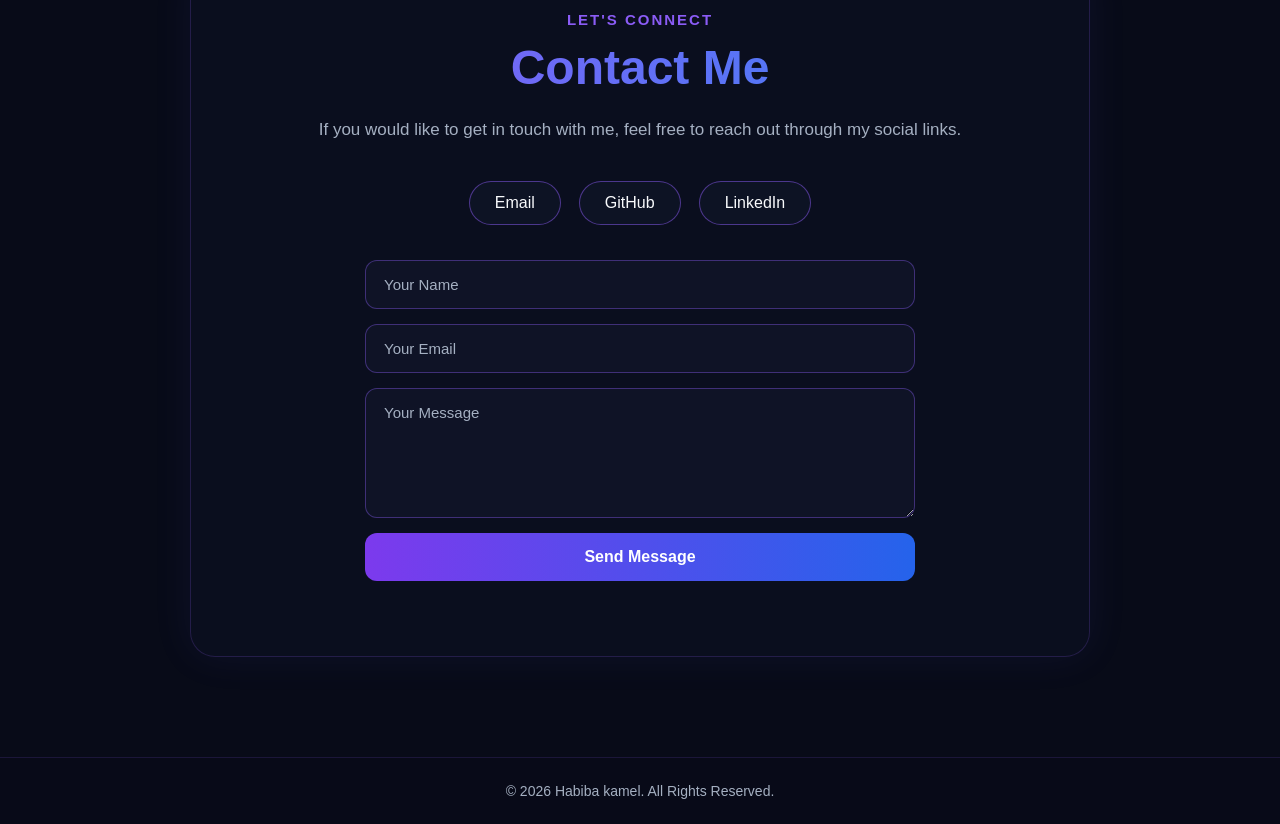
==== commit c659195e: "Update index.html" ====
--- a/index.html
+++ b/index.html
@@ -136,7 +136,10 @@
 
     <p>HTML</p>
 
-    <a href="TASKS/task1.html" target="_blank">
+   
+    <a href="task1.html" target="_blank">
+    View Project
+</a>
         View Project
     </a>
 </article>
@@ -150,7 +153,7 @@
 
     <p>HTML</p>
 
-    <a href="TASKS/table.html" target="_blank">
+    <a href="table.html" target="_blank">
         View Project
     </a>
 </article>
@@ -208,4 +211,4 @@
 </footer>
 <script src="script.js"></script>
 </body>
-</html>+</html>
